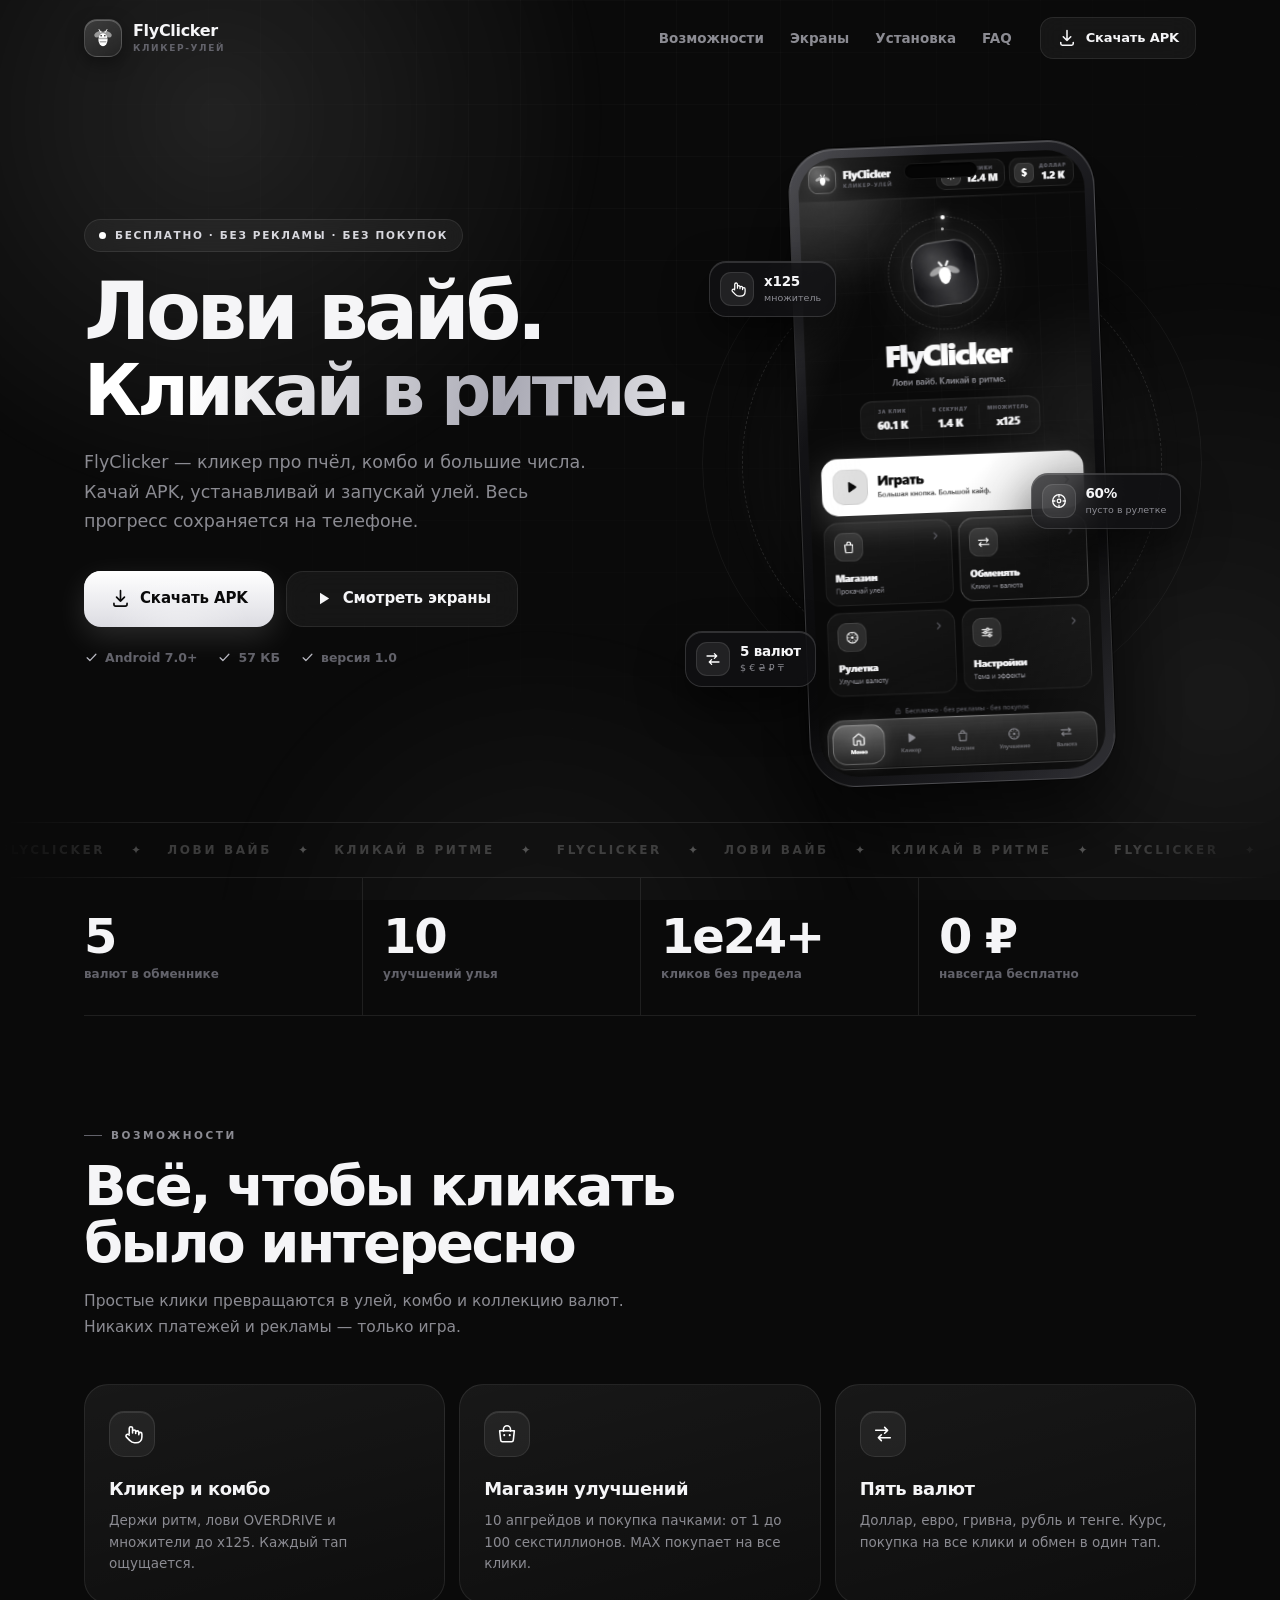
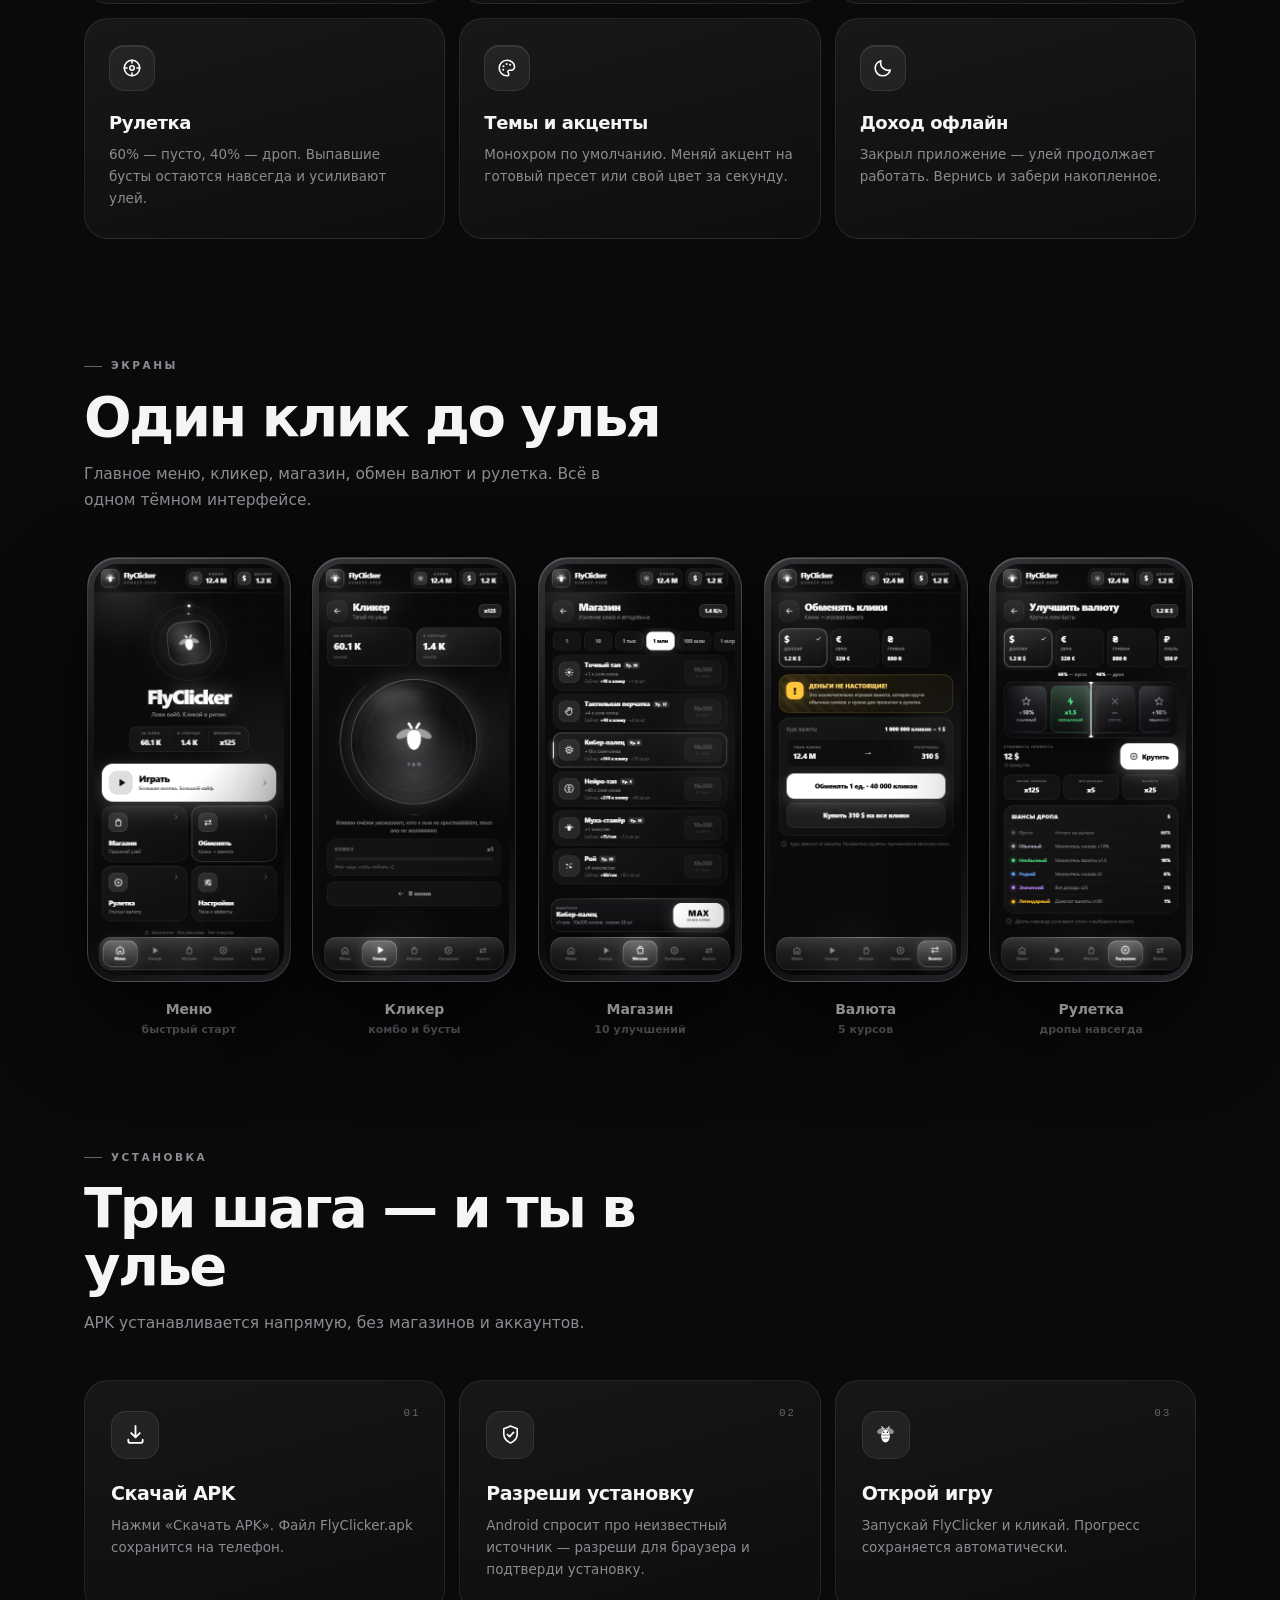
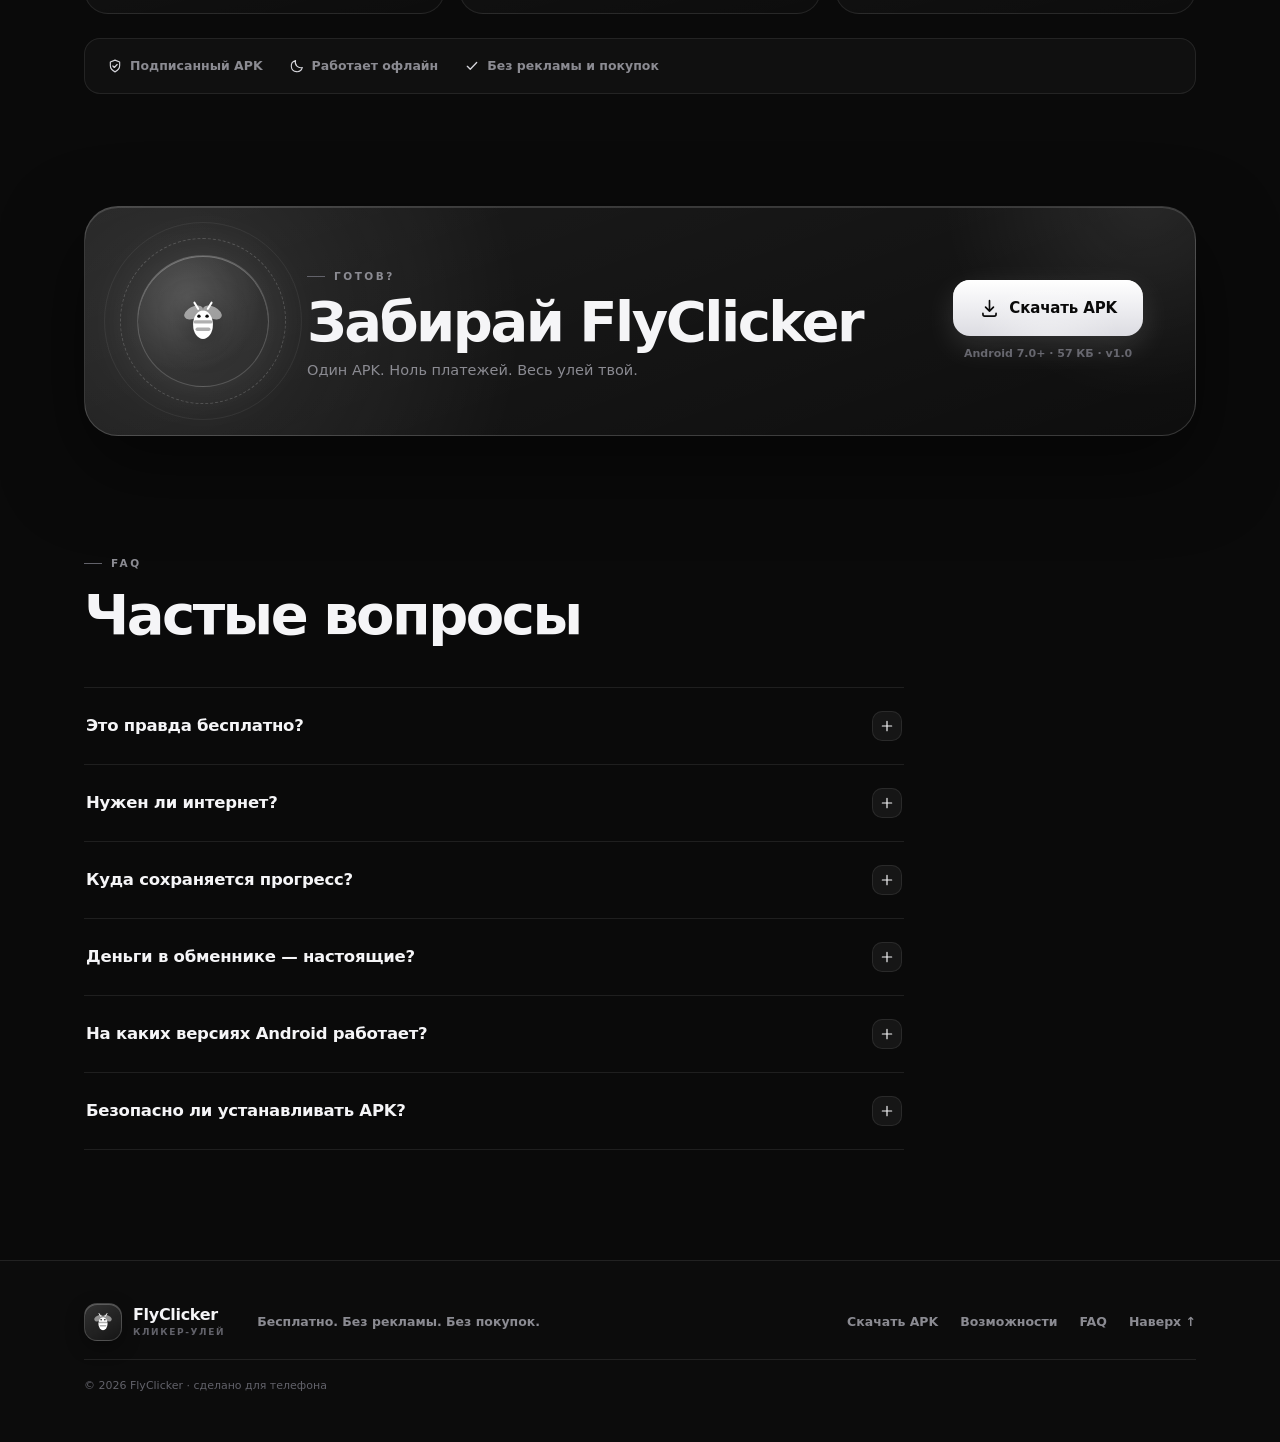
==== flyclicker/index.html @ 549255c1 "Add FlyClicker download site" ====
<!DOCTYPE html>
<html lang="ru">
<head>
<meta charset="utf-8">
<meta name="viewport" content="width=device-width, initial-scale=1, viewport-fit=cover">
<title>FlyClicker — бесплатный кликер для Android</title>
<meta name="description" content="FlyClicker — бесплатный кликер про пчёл, комбо и большие числа. Скачай APK для Android. Без рекламы, без покупок, без интернета.">
<meta name="theme-color" content="#0A0A0A">
<meta property="og:title" content="FlyClicker — бесплатный кликер для Android">
<meta property="og:description" content="Лови вайб. Кликай в ритме. Бесплатный APK без рекламы и покупок.">
<meta property="og:type" content="website">
<meta property="og:url" content="https://killuaclicker.github.io/SiteKesaa/flyclicker/">
<meta property="og:image" content="https://killuaclicker.github.io/SiteKesaa/flyclicker/screens/home.png">
<link rel="canonical" href="https://killuaclicker.github.io/SiteKesaa/flyclicker/">
<link rel="icon" href="favicon.svg" type="image/svg+xml">
<link rel="stylesheet" href="style.css">
</head>
<body id="top">

<svg class="sprite" aria-hidden="true">
  <symbol id="i-bee" viewBox="0 0 64 64">
    <ellipse cx="20.5" cy="21.5" rx="12.5" ry="7.2" transform="rotate(-27 20.5 21.5)" fill="currentColor" opacity=".5"/>
    <ellipse cx="43.5" cy="21.5" rx="12.5" ry="7.2" transform="rotate(27 43.5 21.5)" fill="currentColor" opacity=".5"/>
    <path d="M26 17 L21.5 9.5 M38 17 L42.5 9.5" stroke="currentColor" stroke-width="2.6" stroke-linecap="round"/>
    <ellipse cx="32" cy="36.5" rx="12.2" ry="17.5" fill="currentColor"/>
    <rect x="20.5" y="31" width="23" height="4.2" rx="2.1" fill="#0A0A0A" opacity=".32"/>
    <rect x="22.8" y="40" width="18.4" height="4.2" rx="2.1" fill="#0A0A0A" opacity=".32"/>
    <circle cx="27" cy="26" r="2.1" fill="#0A0A0A"/>
    <circle cx="37" cy="26" r="2.1" fill="#0A0A0A"/>
  </symbol>
  <symbol id="i-download" viewBox="0 0 24 24">
    <path d="M12 3v12m0 0 4.5-4.5M12 15l-4.5-4.5" fill="none" stroke="currentColor" stroke-width="1.9" stroke-linecap="round" stroke-linejoin="round"/>
    <path d="M4.5 17.5v1.2a2 2 0 0 0 2 2h11a2 2 0 0 0 2-2v-1.2" fill="none" stroke="currentColor" stroke-width="1.9" stroke-linecap="round"/>
  </symbol>
  <symbol id="i-arrow" viewBox="0 0 24 24">
    <path d="M5 12h14m0 0-5.2-5.2M19 12l-5.2 5.2" fill="none" stroke="currentColor" stroke-width="1.9" stroke-linecap="round" stroke-linejoin="round"/>
  </symbol>
  <symbol id="i-play" viewBox="0 0 24 24">
    <path d="M8 5.5v13l10.5-6.5L8 5.5Z" fill="currentColor"/>
  </symbol>
  <symbol id="i-tap" viewBox="0 0 24 24">
    <path d="M9 11.5V5.8a1.8 1.8 0 1 1 3.6 0v5.1m0-1.6a1.7 1.7 0 0 1 3.4 0v2.2m0-1.2a1.7 1.7 0 0 1 3.4 0v2.4m0-.8a1.7 1.7 0 0 1 3.4 0v3.4c0 3.7-2.7 6.3-6.5 6.3h-1.6c-2.2 0-3.6-.8-5-2.4L6 15.4a1.8 1.8 0 0 1 2.5-2.6L9 13.2" fill="none" stroke="currentColor" stroke-width="1.7" stroke-linecap="round" stroke-linejoin="round"/>
  </symbol>
  <symbol id="i-shop" viewBox="0 0 24 24">
    <path d="M4 8.5h16l-1.1 10.2a2 2 0 0 1-2 1.8H7.1a2 2 0 0 1-2-1.8L4 8.5Z" fill="none" stroke="currentColor" stroke-width="1.7" stroke-linejoin="round"/>
    <path d="M8.2 9V6.8a3.8 3.8 0 0 1 7.6 0V9" fill="none" stroke="currentColor" stroke-width="1.7" stroke-linecap="round"/>
    <path d="M9 13.2v.2M15 13.2v.2" stroke="currentColor" stroke-width="2.2" stroke-linecap="round"/>
  </symbol>
  <symbol id="i-exchange" viewBox="0 0 24 24">
    <path d="M4 8h13m0 0-3.2-3.2M17 8l-3.2 3.2M20 16H7m0 0 3.2-3.2M7 16l3.2 3.2" fill="none" stroke="currentColor" stroke-width="1.7" stroke-linecap="round" stroke-linejoin="round"/>
  </symbol>
  <symbol id="i-wheel" viewBox="0 0 24 24">
    <circle cx="12" cy="12" r="8.4" fill="none" stroke="currentColor" stroke-width="1.7"/>
    <circle cx="12" cy="12" r="2.4" fill="none" stroke="currentColor" stroke-width="1.7"/>
    <path d="M12 3.6v3M12 17.4v3M3.6 12h3M17.4 12h3" stroke="currentColor" stroke-width="1.7" stroke-linecap="round"/>
  </symbol>
  <symbol id="i-palette" viewBox="0 0 24 24">
    <path d="M12 3.5a8.5 8.5 0 1 0 0 17c1.4 0 2-.9 2-1.8 0-1.2-1.1-1.6-1.1-2.7 0-.9.7-1.6 1.8-1.6h1.7a3.8 3.8 0 0 0 3.8-3.8c0-3.9-3.7-7.1-8.2-7.1Z" fill="none" stroke="currentColor" stroke-width="1.7"/>
    <circle cx="8.2" cy="10" r="1.1" fill="currentColor"/>
    <circle cx="11.6" cy="7.6" r="1.1" fill="currentColor"/>
    <circle cx="15.4" cy="8.4" r="1.1" fill="currentColor"/>
    <circle cx="7.8" cy="14" r="1.1" fill="currentColor"/>
  </symbol>
  <symbol id="i-moon" viewBox="0 0 24 24">
    <path d="M20 14.2A8.2 8.2 0 0 1 9.8 4a8.4 8.4 0 1 0 10.2 10.2Z" fill="none" stroke="currentColor" stroke-width="1.7" stroke-linejoin="round"/>
  </symbol>
  <symbol id="i-shield" viewBox="0 0 24 24">
    <path d="M12 3.2 19 6v5.4c0 4.2-2.8 7.4-7 9.4-4.2-2-7-5.2-7-9.4V6l7-2.8Z" fill="none" stroke="currentColor" stroke-width="1.7" stroke-linejoin="round"/>
    <path d="m8.8 12 2.2 2.2 4.2-4.4" fill="none" stroke="currentColor" stroke-width="1.8" stroke-linecap="round" stroke-linejoin="round"/>
  </symbol>
  <symbol id="i-plus" viewBox="0 0 24 24">
    <path d="M12 5v14M5 12h14" stroke="currentColor" stroke-width="1.8" stroke-linecap="round"/>
  </symbol>
  <symbol id="i-check" viewBox="0 0 24 24">
    <path d="m5 12.5 4.4 4.4L19 6.8" fill="none" stroke="currentColor" stroke-width="2" stroke-linecap="round" stroke-linejoin="round"/>
  </symbol>
</svg>

<div class="ambient" aria-hidden="true">
  <span class="blob blob-a"></span>
  <span class="blob blob-b"></span>
  <span class="blob blob-c"></span>
  <span class="grid"></span>
</div>

<header class="nav" id="nav">
  <div class="nav-inner">
    <a class="brand" href="#top" aria-label="FlyClicker — наверх">
      <span class="brand-icon"><svg><use href="#i-bee"/></svg></span>
      <span class="brand-text">FlyClicker<small>кликер-улей</small></span>
    </a>
    <nav class="nav-links" aria-label="Разделы">
      <a href="#features">Возможности</a>
      <a href="#screens">Экраны</a>
      <a href="#install">Установка</a>
      <a href="#faq">FAQ</a>
    </nav>
    <a class="btn btn-small btn-ghost nav-dl" href="FlyClicker.apk" download>
      <svg class="ico"><use href="#i-download"/></svg>
      <span>Скачать APK</span>
    </a>
  </div>
</header>

<main>
  <section class="hero" aria-labelledby="hero-title">
    <div class="hero-inner">
      <div class="hero-copy">
        <span class="badge reveal">
          <span class="dot"></span>
          Бесплатно · без рекламы · без покупок
        </span>
        <h1 id="hero-title" class="reveal">
          Лови вайб.<br>
          <span class="shine">Кликай в ритме.</span>
        </h1>
        <p class="lead reveal">
          FlyClicker — кликер про пчёл, комбо и большие числа. Качай APK,
          устанавливай и запускай улей. Весь прогресс сохраняется на телефоне.
        </p>
        <div class="hero-actions reveal">
          <a class="btn btn-primary btn-lg" href="FlyClicker.apk" download id="heroDownload">
            <svg class="ico"><use href="#i-download"/></svg>
            <span>Скачать APK</span>
            <span class="btn-glow" aria-hidden="true"></span>
          </a>
          <a class="btn btn-ghost btn-lg" href="#screens">
            <svg class="ico"><use href="#i-play"/></svg>
            <span>Смотреть экраны</span>
          </a>
        </div>
        <div class="hero-meta reveal">
          <span><svg class="ico"><use href="#i-check"/></svg> Android 7.0+</span>
          <span><svg class="ico"><use href="#i-check"/></svg> 57 КБ</span>
          <span><svg class="ico"><use href="#i-check"/></svg> версия 1.0</span>
        </div>
      </div>

      <div class="hero-visual reveal">
        <div class="orbit orbit-1" aria-hidden="true"></div>
        <div class="orbit orbit-2" aria-hidden="true"></div>
        <div class="hero-glow" aria-hidden="true"></div>

        <div class="phone hero-phone" id="heroPhone">
          <div class="phone-notch" aria-hidden="true"></div>
          <div class="phone-screen">
            <img src="screens/home.png" width="390" height="844" alt="Главный экран FlyClicker" fetchpriority="high">
          </div>
          <span class="phone-shine" aria-hidden="true"></span>
        </div>

        <div class="float-card fc-1" aria-hidden="true">
          <span class="fc-ico"><svg><use href="#i-tap"/></svg></span>
          <span class="fc-text"><b>x125</b><small>множитель</small></span>
        </div>
        <div class="float-card fc-2" aria-hidden="true">
          <span class="fc-ico"><svg><use href="#i-wheel"/></svg></span>
          <span class="fc-text"><b>60%</b><small>пусто в рулетке</small></span>
        </div>
        <div class="float-card fc-3" aria-hidden="true">
          <span class="fc-ico"><svg><use href="#i-exchange"/></svg></span>
          <span class="fc-text"><b>5 валют</b><small>$ € ₴ ₽ ₸</small></span>
        </div>
      </div>
    </div>

    <div class="marquee" aria-hidden="true">
      <div class="marquee-track">
        <span>FlyClicker</span><i>✦</i><span>лови вайб</span><i>✦</i><span>кликай в ритме</span><i>✦</i><span>FlyClicker</span><i>✦</i><span>лови вайб</span><i>✦</i><span>кликай в ритме</span><i>✦</i>
        <span>FlyClicker</span><i>✦</i><span>лови вайб</span><i>✦</i><span>кликай в ритме</span><i>✦</i><span>FlyClicker</span><i>✦</i><span>лови вайб</span><i>✦</i><span>кликай в ритме</span><i>✦</i>
      </div>
    </div>
  </section>

  <section class="stats" aria-label="Коротко о игре">
    <div class="stats-inner">
      <div class="stat reveal"><b>5</b><span>валют в обменнике</span></div>
      <div class="stat reveal"><b>10</b><span>улучшений улья</span></div>
      <div class="stat reveal"><b>1e24+</b><span>кликов без предела</span></div>
      <div class="stat reveal"><b>0 ₽</b><span>навсегда бесплатно</span></div>
    </div>
  </section>

  <section class="section features" id="features">
    <div class="section-head reveal">
      <span class="eyebrow">Возможности</span>
      <h2>Всё, чтобы кликать<br>было интересно</h2>
      <p>Простые клики превращаются в улей, комбо и коллекцию валют. Никаких платежей и рекламы — только игра.</p>
    </div>

    <div class="feature-grid">
      <article class="feature reveal">
        <span class="feature-ico"><svg><use href="#i-tap"/></svg></span>
        <h3>Кликер и комбо</h3>
        <p>Держи ритм, лови OVERDRIVE и множители до x125. Каждый тап ощущается.</p>
      </article>
      <article class="feature reveal">
        <span class="feature-ico"><svg><use href="#i-shop"/></svg></span>
        <h3>Магазин улучшений</h3>
        <p>10 апгрейдов и покупка пачками: от 1 до 100 секстиллионов. MAX покупает на все клики.</p>
      </article>
      <article class="feature reveal">
        <span class="feature-ico"><svg><use href="#i-exchange"/></svg></span>
        <h3>Пять валют</h3>
        <p>Доллар, евро, гривна, рубль и тенге. Курс, покупка на все клики и обмен в один тап.</p>
      </article>
      <article class="feature reveal">
        <span class="feature-ico"><svg><use href="#i-wheel"/></svg></span>
        <h3>Рулетка</h3>
        <p>60% — пусто, 40% — дроп. Выпавшие бусты остаются навсегда и усиливают улей.</p>
      </article>
      <article class="feature reveal">
        <span class="feature-ico"><svg><use href="#i-palette"/></svg></span>
        <h3>Темы и акценты</h3>
        <p>Монохром по умолчанию. Меняй акцент на готовый пресет или свой цвет за секунду.</p>
      </article>
      <article class="feature reveal">
        <span class="feature-ico"><svg><use href="#i-moon"/></svg></span>
        <h3>Доход офлайн</h3>
        <p>Закрыл приложение — улей продолжает работать. Вернись и забери накопленное.</p>
      </article>
    </div>
  </section>

  <section class="section screens" id="screens">
    <div class="section-head reveal">
      <span class="eyebrow">Экраны</span>
      <h2>Один клик до улья</h2>
      <p>Главное меню, кликер, магазин, обмен валют и рулетка. Всё в одном тёмном интерфейсе.</p>
    </div>

    <div class="screen-rail">
      <figure class="shot reveal">
        <div class="phone phone-sm">
          <div class="phone-screen"><img src="screens/home.png" width="390" height="844" alt="Главное меню FlyClicker" loading="lazy"></div>
        </div>
        <figcaption><b>Меню</b><span>быстрый старт</span></figcaption>
      </figure>
      <figure class="shot reveal">
        <div class="phone phone-sm">
          <div class="phone-screen"><img src="screens/play.png" width="390" height="844" alt="Экран кликера FlyClicker" loading="lazy"></div>
        </div>
        <figcaption><b>Кликер</b><span>комбо и бусты</span></figcaption>
      </figure>
      <figure class="shot reveal">
        <div class="phone phone-sm">
          <div class="phone-screen"><img src="screens/shop.png" width="390" height="844" alt="Магазин улучшений FlyClicker" loading="lazy"></div>
        </div>
        <figcaption><b>Магазин</b><span>10 улучшений</span></figcaption>
      </figure>
      <figure class="shot reveal">
        <div class="phone phone-sm">
          <div class="phone-screen"><img src="screens/exchange.png" width="390" height="844" alt="Обмен валют FlyClicker" loading="lazy"></div>
        </div>
        <figcaption><b>Валюта</b><span>5 курсов</span></figcaption>
      </figure>
      <figure class="shot reveal">
        <div class="phone phone-sm">
          <div class="phone-screen"><img src="screens/roulette.png" width="390" height="844" alt="Рулетка FlyClicker" loading="lazy"></div>
        </div>
        <figcaption><b>Рулетка</b><span>дропы навсегда</span></figcaption>
      </figure>
    </div>
    <p class="rail-hint">Листай вбок, чтобы увидеть все экраны →</p>
  </section>

  <section class="section install" id="install">
    <div class="section-head reveal">
      <span class="eyebrow">Установка</span>
      <h2>Три шага — и ты в улье</h2>
      <p>APK устанавливается напрямую, без магазинов и аккаунтов.</p>
    </div>

    <div class="steps">
      <article class="step reveal">
        <span class="step-num">01</span>
        <span class="step-ico"><svg><use href="#i-download"/></svg></span>
        <h3>Скачай APK</h3>
        <p>Нажми «Скачать APK». Файл FlyClicker.apk сохранится на телефон.</p>
      </article>
      <article class="step reveal">
        <span class="step-num">02</span>
        <span class="step-ico"><svg><use href="#i-shield"/></svg></span>
        <h3>Разреши установку</h3>
        <p>Android спросит про неизвестный источник — разреши для браузера и подтверди установку.</p>
      </article>
      <article class="step reveal">
        <span class="step-num">03</span>
        <span class="step-ico"><svg><use href="#i-bee"/></svg></span>
        <h3>Открой игру</h3>
        <p>Запускай FlyClicker и кликай. Прогресс сохраняется автоматически.</p>
      </article>
    </div>

    <div class="trust reveal">
      <span><svg class="ico"><use href="#i-shield"/></svg> Подписанный APK</span>
      <span><svg class="ico"><use href="#i-moon"/></svg> Работает офлайн</span>
      <span><svg class="ico"><use href="#i-check"/></svg> Без рекламы и покупок</span>
    </div>
  </section>

  <section class="section download" id="download">
    <div class="download-card reveal">
      <div class="download-orb" aria-hidden="true">
        <span class="orb-ring"></span>
        <span class="orb-ring orb-ring-2"></span>
        <svg class="orb-bee"><use href="#i-bee"/></svg>
      </div>
      <div class="download-copy">
        <span class="eyebrow">Готов?</span>
        <h2>Забирай FlyClicker</h2>
        <p>Один APK. Ноль платежей. Весь улей твой.</p>
      </div>
      <div class="download-action">
        <a class="btn btn-primary btn-lg" href="FlyClicker.apk" download>
          <svg class="ico"><use href="#i-download"/></svg>
          <span>Скачать APK</span>
          <span class="btn-glow" aria-hidden="true"></span>
        </a>
        <span class="download-meta">Android 7.0+ · 57 КБ · v1.0</span>
      </div>
    </div>
  </section>

  <section class="section faq" id="faq">
    <div class="section-head reveal">
      <span class="eyebrow">FAQ</span>
      <h2>Частые вопросы</h2>
    </div>

    <div class="faq-list">
      <div class="faq-item reveal">
        <button class="faq-q" type="button" aria-expanded="false">
          <span>Это правда бесплатно?</span>
          <span class="faq-plus"><svg><use href="#i-plus"/></svg></span>
        </button>
        <div class="faq-a"><p>Да. В FlyClicker нет покупок, рекламы и подписок. Скачай APK и играй сколько хочешь.</p></div>
      </div>
      <div class="faq-item reveal">
        <button class="faq-q" type="button" aria-expanded="false">
          <span>Нужен ли интернет?</span>
          <span class="faq-plus"><svg><use href="#i-plus"/></svg></span>
        </button>
        <div class="faq-a"><p>Нет. Игра полностью работает офлайн: все файлы уже внутри APK.</p></div>
      </div>
      <div class="faq-item reveal">
        <button class="faq-q" type="button" aria-expanded="false">
          <span>Куда сохраняется прогресс?</span>
          <span class="faq-plus"><svg><use href="#i-plus"/></svg></span>
        </button>
        <div class="faq-a"><p>На твоём устройстве. Клики, улучшения, валюты и настройки сохраняются автоматически и переживают перезапуск приложения.</p></div>
      </div>
      <div class="faq-item reveal">
        <button class="faq-q" type="button" aria-expanded="false">
          <span>Деньги в обменнике — настоящие?</span>
          <span class="faq-plus"><svg><use href="#i-plus"/></svg></span>
        </button>
        <div class="faq-a"><p>Нет. Это игровая валюта внутри кликера. Она нужна для рулетки и не имеет отношения к реальным деньгам.</p></div>
      </div>
      <div class="faq-item reveal">
        <button class="faq-q" type="button" aria-expanded="false">
          <span>На каких версиях Android работает?</span>
          <span class="faq-plus"><svg><use href="#i-plus"/></svg></span>
        </button>
        <div class="faq-a"><p>На Android 7.0 и новее. Приложение занимает меньше мегабайта и не требует мощного телефона.</p></div>
      </div>
      <div class="faq-item reveal">
        <button class="faq-q" type="button" aria-expanded="false">
          <span>Безопасно ли устанавливать APK?</span>
          <span class="faq-plus"><svg><use href="#i-plus"/></svg></span>
        </button>
        <div class="faq-a"><p>Файл подписан и собран специально для FlyClicker. Установка APK из браузера — стандартная процедура Android: система попросит разрешение для неизвестного источника.</p></div>
      </div>
    </div>
  </section>
</main>

<footer class="footer">
  <div class="footer-inner">
    <a class="brand" href="#top">
      <span class="brand-icon"><svg><use href="#i-bee"/></svg></span>
      <span class="brand-text">FlyClicker<small>кликер-улей</small></span>
    </a>
    <p class="footer-note">Бесплатно. Без рекламы. Без покупок.</p>
    <div class="footer-links">
      <a href="FlyClicker.apk" download>Скачать APK</a>
      <a href="#features">Возможности</a>
      <a href="#faq">FAQ</a>
      <a href="#top">Наверх ↑</a>
    </div>
    <p class="footer-copy">© 2026 FlyClicker · сделано для телефона</p>
  </div>
</footer>

<script src="script.js"></script>
</body>
</html>
---- flyclicker/style.css ----
/* ============================================================
   FlyClicker — landing
   ============================================================ */
:root {
  --bg: #0A0A0A;
  --bg-2: #0d0d0f;
  --text: #F5F5F7;
  --muted: #8B8B92;
  --muted-2: #62626A;
  --accent: #FFFFFF;
  --accent-rgb: 255, 255, 255;
  --accent-ink: #0A0A0A;
  --card: rgba(255, 255, 255, .045);
  --card-2: rgba(255, 255, 255, .022);
  --border: rgba(255, 255, 255, .085);
  --border-strong: rgba(255, 255, 255, .17);
  --max: 1160px;
  --radius: 24px;
  --font: "Inter", "SF Pro Display", "Segoe UI", system-ui, -apple-system, Roboto, "Helvetica Neue", Arial, sans-serif;
  --mono: "SFMono-Regular", "Cascadia Code", "Consolas", monospace;
  --spring: cubic-bezier(.34, 1.56, .64, 1);
  --ease-out: cubic-bezier(.22, 1, .36, 1);
}

* { box-sizing: border-box; -webkit-tap-highlight-color: transparent; }

html {
  background: var(--bg);
  scroll-behavior: smooth;
  overflow-x: hidden;
  -webkit-text-size-adjust: 100%;
}

body {
  margin: 0;
  color: var(--text);
  font-family: var(--font);
  font-size: 15px;
  line-height: 1.5;
  background: var(--bg);
  overflow-x: hidden;
  -webkit-font-smoothing: antialiased;
}

body::after {
  content: "";
  position: fixed;
  inset: 0;
  z-index: 1;
  pointer-events: none;
  background-image:
    linear-gradient(rgba(255, 255, 255, .022) 1px, transparent 1px),
    linear-gradient(90deg, rgba(255, 255, 255, .022) 1px, transparent 1px);
  background-size: 52px 52px;
  -webkit-mask-image: radial-gradient(circle at 50% 18%, #000 0%, transparent 74%);
  mask-image: radial-gradient(circle at 50% 18%, #000 0%, transparent 74%);
}

::selection { background: rgba(255, 255, 255, .22); color: #fff; }

h1, h2, h3, p, figure { margin: 0; }
b, strong { font-weight: 800; }
img { max-width: 100%; }
svg { display: block; }
a { color: inherit; text-decoration: none; }
button { font: inherit; color: inherit; background: none; border: 0; padding: 0; cursor: pointer; }
button:focus-visible, a:focus-visible {
  outline: 2px solid #fff;
  outline-offset: 3px;
  border-radius: 8px;
}

.sprite { position: absolute; width: 0; height: 0; overflow: hidden; }
.ico { width: 20px; height: 20px; flex: 0 0 auto; }

/* ---------- ambient ---------- */
.ambient {
  position: fixed;
  inset: 0;
  z-index: 0;
  overflow: hidden;
  pointer-events: none;
}

.blob {
  position: absolute;
  border-radius: 50%;
  filter: blur(10px);
  opacity: .9;
  will-change: transform;
}

.blob-a {
  width: 70vw; height: 70vw;
  top: -26vw; left: -18vw;
  background: radial-gradient(circle, rgba(255, 255, 255, .11) 0%, transparent 64%);
  animation: blobDrift 21s ease-in-out infinite alternate;
}

.blob-b {
  width: 78vw; height: 78vw;
  right: -34vw; top: 22vh;
  background: radial-gradient(circle, rgba(255, 255, 255, .07) 0%, transparent 64%);
  animation: blobDrift 27s ease-in-out infinite alternate-reverse;
}

.blob-c {
  width: 60vw; height: 60vw;
  left: 12vw; bottom: -34vw;
  background: radial-gradient(circle, rgba(255, 255, 255, .055) 0%, transparent 66%);
  animation: blobDrift 24s ease-in-out infinite alternate;
}

@keyframes blobDrift {
  0% { transform: translate3d(0, 0, 0) scale(1); }
  50% { transform: translate3d(4vw, 3vh, 0) scale(1.08); }
  100% { transform: translate3d(-3vw, 5vh, 0) scale(.96); }
}

/* ---------- nav ---------- */
.nav {
  position: fixed;
  inset: 0 0 auto;
  z-index: 60;
  transition: background .35s ease, border-color .35s ease, backdrop-filter .35s ease;
  border-bottom: 1px solid transparent;
}

.nav.scrolled {
  background: rgba(10, 10, 10, .72);
  border-bottom-color: var(--border);
  -webkit-backdrop-filter: blur(20px) saturate(150%);
  backdrop-filter: blur(20px) saturate(150%);
}

.nav-inner {
  max-width: var(--max);
  margin: 0 auto;
  height: 76px;
  padding: 0 24px;
  display: flex;
  align-items: center;
  gap: 28px;
}

.brand {
  display: inline-flex;
  align-items: center;
  gap: 11px;
  flex: 0 0 auto;
}

.brand-icon {
  width: 38px;
  height: 38px;
  display: grid;
  place-items: center;
  border-radius: 13px;
  background: linear-gradient(150deg, rgba(255, 255, 255, .16), rgba(255, 255, 255, .04));
  border: 1px solid var(--border-strong);
  box-shadow: inset 0 1px 0 rgba(255, 255, 255, .22), 0 6px 18px rgba(0, 0, 0, .4);
}

.brand-icon svg { width: 24px; height: 24px; color: #fff; }

.brand-text {
  display: flex;
  flex-direction: column;
  font-weight: 800;
  font-size: 16px;
  letter-spacing: -.02em;
  line-height: 1.1;
}

.brand-text small {
  font-size: 9px;
  font-weight: 600;
  letter-spacing: .18em;
  text-transform: uppercase;
  color: var(--muted-2);
  margin-top: 4px;
}

.nav-links {
  display: flex;
  align-items: center;
  gap: 26px;
  margin-left: auto;
  font-size: 13.5px;
  font-weight: 600;
  color: var(--muted);
}

.nav-links a { transition: color .2s ease; }
.nav-links a:hover { color: #fff; }

/* ---------- buttons ---------- */
.btn {
  position: relative;
  display: inline-flex;
  align-items: center;
  justify-content: center;
  gap: 9px;
  height: 48px;
  padding: 0 20px;
  border-radius: 15px;
  font-size: 14px;
  font-weight: 750;
  letter-spacing: -.01em;
  white-space: nowrap;
  overflow: hidden;
  transition: transform .3s var(--spring), box-shadow .3s ease, background .25s ease, border-color .25s ease;
  isolation: isolate;
}

.btn:active { transform: scale(.97); }

.btn-primary {
  color: var(--accent-ink);
  background: linear-gradient(180deg, #fff, #dcdce2);
  box-shadow: 0 10px 30px rgba(255, 255, 255, .13), inset 0 1px 0 rgba(255, 255, 255, .9);
}

.btn-primary:hover {
  transform: translateY(-2px);
  box-shadow: 0 16px 40px rgba(255, 255, 255, .2), inset 0 1px 0 #fff;
}

.btn-primary::after {
  content: "";
  position: absolute;
  inset: -40% -20%;
  z-index: -1;
  background: linear-gradient(115deg, transparent 32%, rgba(255, 255, 255, .85) 48%, transparent 62%);
  transform: translateX(-110%);
  opacity: .5;
  transition: transform .7s var(--ease-out);
}

.btn-primary:hover::after { transform: translateX(110%); }

.btn-ghost {
  color: var(--text);
  background: rgba(255, 255, 255, .05);
  border: 1px solid var(--border);
  -webkit-backdrop-filter: blur(14px);
  backdrop-filter: blur(14px);
}

.btn-ghost:hover {
  transform: translateY(-2px);
  background: rgba(255, 255, 255, .085);
  border-color: var(--border-strong);
}

.btn-small { height: 42px; padding: 0 16px; border-radius: 13px; font-size: 13px; }
.btn-lg { height: 56px; padding: 0 26px; border-radius: 17px; font-size: 15px; }
.btn-lg .ico { width: 21px; height: 21px; }

.btn-glow {
  position: absolute;
  inset: 0;
  z-index: -1;
  background: radial-gradient(circle at 50% 120%, rgba(255, 255, 255, .8), transparent 62%);
  opacity: .5;
}

/* ---------- hero ---------- */
.hero {
  position: relative;
  z-index: 2;
  padding-top: 138px;
}

.hero-inner {
  max-width: var(--max);
  margin: 0 auto;
  padding: 0 24px;
  display: grid;
  grid-template-columns: 1.04fr .96fr;
  gap: 40px;
  align-items: center;
  min-height: 650px;
}

.hero-copy { position: relative; z-index: 3; padding-bottom: 40px; }

.badge {
  display: inline-flex;
  align-items: center;
  gap: 9px;
  padding: 8px 14px;
  border-radius: 999px;
  background: rgba(255, 255, 255, .05);
  border: 1px solid var(--border);
  font-size: 10.5px;
  font-weight: 700;
  letter-spacing: .16em;
  text-transform: uppercase;
  color: #d8d8de;
  -webkit-backdrop-filter: blur(12px);
  backdrop-filter: blur(12px);
}

.dot {
  width: 7px;
  height: 7px;
  border-radius: 50%;
  background: #fff;
  box-shadow: 0 0 0 0 rgba(255, 255, 255, .6);
  animation: dotPulse 2.4s ease-out infinite;
}

@keyframes dotPulse {
  0% { box-shadow: 0 0 0 0 rgba(255, 255, 255, .5); }
  60% { box-shadow: 0 0 0 7px rgba(255, 255, 255, 0); }
  100% { box-shadow: 0 0 0 0 rgba(255, 255, 255, 0); }
}

h1 {
  margin: 22px 0 22px;
  font-size: clamp(48px, 6.8vw, 80px);
  line-height: .95;
  letter-spacing: -.055em;
  font-weight: 900;
}

.shine {
  display: inline-block;
  font-size: .88em;
  white-space: nowrap;
  background: linear-gradient(100deg, #fff 8%, #a9a9b4 32%, #fff 52%, #8f8f9a 74%, #fff 94%);
  background-size: 220% 100%;
  -webkit-background-clip: text;
  background-clip: text;
  color: transparent;
  animation: sheen 9s linear infinite;
}

@keyframes sheen {
  0% { background-position: 0% 0; }
  100% { background-position: 220% 0; }
}

.lead {
  max-width: 520px;
  color: var(--muted);
  font-size: clamp(15px, 1.5vw, 17.5px);
  line-height: 1.68;
}

.hero-actions {
  display: flex;
  flex-wrap: wrap;
  gap: 12px;
  margin-top: 34px;
}

.hero-meta {
  display: flex;
  flex-wrap: wrap;
  gap: 8px 20px;
  margin-top: 22px;
  color: var(--muted-2);
  font-size: 12.5px;
  font-weight: 600;
}

.hero-meta span { display: inline-flex; align-items: center; gap: 6px; }
.hero-meta .ico { width: 15px; height: 15px; color: #b9b9c2; }

/* ---------- hero visual ---------- */
.hero-visual {
  position: relative;
  display: grid;
  place-items: center;
  min-height: 640px;
}

.hero-glow {
  position: absolute;
  width: 480px;
  height: 480px;
  border-radius: 50%;
  background: radial-gradient(circle, rgba(255, 255, 255, .13) 0%, rgba(255, 255, 255, .04) 38%, transparent 68%);
  filter: blur(8px);
  animation: glowBreathe 6s ease-in-out infinite;
}

@keyframes glowBreathe {
  0%, 100% { transform: scale(1); opacity: .85; }
  50% { transform: scale(1.08); opacity: 1; }
}

.orbit {
  position: absolute;
  border-radius: 50%;
  border: 1px dashed rgba(255, 255, 255, .13);
  pointer-events: none;
}

.orbit-1 {
  width: 420px;
  height: 420px;
  animation: orbitSpin 60s linear infinite;
}

.orbit-2 {
  width: 500px;
  height: 500px;
  border-style: solid;
  border-color: rgba(255, 255, 255, .05);
  animation: orbitSpin 90s linear infinite reverse;
}

@keyframes orbitSpin {
  to { transform: rotate(360deg); }
}

.phone {
  position: relative;
  width: 306px;
  padding: 9px;
  border-radius: 46px;
  background: linear-gradient(150deg, #333338 0%, #131316 34%, #0a0a0b 70%, #26262b 100%);
  border: 1px solid rgba(255, 255, 255, .16);
  box-shadow:
    0 40px 90px rgba(0, 0, 0, .72),
    0 0 0 1px rgba(0, 0, 0, .6),
    inset 0 1px 0 rgba(255, 255, 255, .2);
  will-change: transform;
}

.hero-phone {
  transform: rotate(-2.2deg);
  transition: transform .5s var(--ease-out), box-shadow .5s ease;
}

.hero-phone:hover {
  transform: rotate(0deg) translateY(-6px);
  box-shadow: 0 52px 110px rgba(0, 0, 0, .8), 0 0 60px rgba(255, 255, 255, .06), inset 0 1px 0 rgba(255, 255, 255, .22);
}

.phone-screen {
  position: relative;
  border-radius: 38px;
  overflow: hidden;
  background: #0A0A0A;
  box-shadow: inset 0 0 0 1px rgba(255, 255, 255, .07);
}

.phone-screen img {
  display: block;
  width: 100%;
  height: auto;
}

.phone-notch {
  position: absolute;
  top: 17px;
  left: 50%;
  z-index: 4;
  width: 74px;
  height: 16px;
  margin-left: -37px;
  border-radius: 999px;
  background: #050505;
  border: 1px solid rgba(255, 255, 255, .07);
  box-shadow: inset 0 1px 2px rgba(0, 0, 0, .9);
  pointer-events: none;
}

.phone-shine {
  position: absolute;
  inset: 0;
  z-index: 3;
  border-radius: 46px;
  pointer-events: none;
  background: linear-gradient(115deg, rgba(255, 255, 255, .14) 0%, transparent 24%, transparent 72%, rgba(255, 255, 255, .05) 100%);
  mix-blend-mode: screen;
}

.float-card {
  position: absolute;
  z-index: 5;
  display: flex;
  align-items: center;
  gap: 10px;
  padding: 10px 14px 10px 10px;
  border-radius: 17px;
  background: rgba(18, 18, 21, .72);
  border: 1px solid rgba(255, 255, 255, .14);
  box-shadow: 0 18px 44px rgba(0, 0, 0, .55), inset 0 1px 0 rgba(255, 255, 255, .14);
  -webkit-backdrop-filter: blur(18px) saturate(150%);
  backdrop-filter: blur(18px) saturate(150%);
  animation: floaty 6s ease-in-out infinite;
}

.fc-ico {
  width: 34px;
  height: 34px;
  display: grid;
  place-items: center;
  border-radius: 11px;
  background: rgba(255, 255, 255, .08);
  border: 1px solid rgba(255, 255, 255, .1);
}

.fc-ico svg { width: 18px; height: 18px; color: #fff; }

.fc-text { display: flex; flex-direction: column; line-height: 1.15; }
.fc-text b { font-size: 13.5px; letter-spacing: -.02em; }
.fc-text small { font-size: 9.5px; color: var(--muted); margin-top: 3px; }

.fc-1 { top: 118px; left: -18px; animation-delay: -.8s; }
.fc-2 { top: 330px; right: -4px; animation-delay: -2.4s; }
.fc-3 { bottom: 96px; left: -42px; animation-delay: -4s; }

@keyframes floaty {
  0%, 100% { transform: translateY(0); }
  50% { transform: translateY(-9px); }
}

/* ---------- marquee ---------- */
.marquee {
  position: relative;
  z-index: 2;
  margin-top: 34px;
  padding: 18px 0;
  border-top: 1px solid var(--border);
  border-bottom: 1px solid var(--border);
  overflow: hidden;
  -webkit-mask-image: linear-gradient(90deg, transparent, #000 12%, #000 88%, transparent);
  mask-image: linear-gradient(90deg, transparent, #000 12%, #000 88%, transparent);
}

.marquee-track {
  display: flex;
  align-items: center;
  gap: 26px;
  width: max-content;
  animation: marquee 34s linear infinite;
}

.marquee-track span {
  font-size: 12px;
  font-weight: 800;
  letter-spacing: .22em;
  text-transform: uppercase;
  color: rgba(255, 255, 255, .2);
}

.marquee-track i {
  font-style: normal;
  color: rgba(255, 255, 255, .28);
  font-size: 12px;
}

@keyframes marquee {
  to { transform: translateX(-50%); }
}

/* ---------- stats ---------- */
.stats {
  position: relative;
  z-index: 2;
  max-width: var(--max);
  margin: 0 auto;
  padding: 0 24px;
}

.stats-inner {
  display: grid;
  grid-template-columns: repeat(4, 1fr);
  border-bottom: 1px solid var(--border);
}

.stat {
  padding: 34px 20px 32px;
  border-left: 1px solid var(--border);
  display: flex;
  flex-direction: column;
  gap: 5px;
}

.stat:first-child { border-left: 0; padding-left: 0; }

.stat b {
  font-size: clamp(32px, 4vw, 48px);
  line-height: 1;
  letter-spacing: -.045em;
  font-weight: 900;
}

.stat span {
  font-size: 12px;
  color: var(--muted-2);
  font-weight: 600;
}

/* ---------- sections ---------- */
.section {
  position: relative;
  z-index: 2;
  max-width: var(--max);
  margin: 0 auto;
  padding: 104px 24px 0;
}

.section-head {
  max-width: 660px;
  margin-bottom: 44px;
}

.eyebrow {
  display: inline-flex;
  align-items: center;
  gap: 9px;
  font-size: 10.5px;
  font-weight: 750;
  letter-spacing: .24em;
  text-transform: uppercase;
  color: var(--muted);
  margin-bottom: 14px;
}

.eyebrow::before {
  content: "";
  width: 18px;
  height: 1px;
  background: var(--muted-2);
}

.section-head h2,
.download-copy h2 {
  font-size: clamp(34px, 4.6vw, 56px);
  line-height: 1.02;
  letter-spacing: -.045em;
  font-weight: 900;
}

.section-head p {
  margin-top: 16px;
  color: var(--muted);
  font-size: 15.5px;
  line-height: 1.68;
  max-width: 560px;
}

/* ---------- features ---------- */
.feature-grid {
  display: grid;
  grid-template-columns: repeat(3, 1fr);
  gap: 14px;
}

.feature {
  position: relative;
  padding: 26px 24px 28px;
  border-radius: var(--radius);
  background: linear-gradient(165deg, rgba(255, 255, 255, .06), rgba(255, 255, 255, .018));
  border: 1px solid var(--border);
  overflow: hidden;
  transition: transform .4s var(--ease-out), border-color .3s ease, background .3s ease;
}

.feature::before {
  content: "";
  position: absolute;
  width: 220px;
  height: 220px;
  top: -120px;
  right: -90px;
  border-radius: 50%;
  background: radial-gradient(circle, rgba(255, 255, 255, .12), transparent 66%);
  opacity: 0;
  transition: opacity .4s ease;
  pointer-events: none;
}

.feature:hover {
  transform: translateY(-4px);
  border-color: var(--border-strong);
  background: linear-gradient(165deg, rgba(255, 255, 255, .08), rgba(255, 255, 255, .025));
}

.feature:hover::before { opacity: 1; }

.feature-ico {
  width: 46px;
  height: 46px;
  display: grid;
  place-items: center;
  border-radius: 15px;
  background: rgba(255, 255, 255, .06);
  border: 1px solid var(--border);
  box-shadow: inset 0 1px 0 rgba(255, 255, 255, .1);
}

.feature-ico svg { width: 22px; height: 22px; color: #fff; }

.feature h3 {
  margin: 18px 0 8px;
  font-size: 18px;
  letter-spacing: -.025em;
  font-weight: 800;
}

.feature p {
  color: var(--muted);
  font-size: 13.5px;
  line-height: 1.62;
}

/* ---------- screens ---------- */
.screens { padding-top: 112px; }

.screen-rail {
  display: grid;
  grid-template-columns: repeat(5, 1fr);
  gap: 16px;
  align-items: start;
}

.shot { min-width: 0; }

.phone-sm {
  width: 100%;
  max-width: 204px;
  margin: 0 auto;
  padding: 6px;
  border-radius: 30px;
  transition: transform .45s var(--ease-out), box-shadow .45s ease;
}

.phone-sm:hover {
  transform: translateY(-6px) scale(1.015);
  box-shadow: 0 34px 70px rgba(0, 0, 0, .7), 0 0 0 1px rgba(0, 0, 0, .6), inset 0 1px 0 rgba(255, 255, 255, .22);
}

.phone-sm .phone-screen { border-radius: 24px; }
.phone-sm .phone-notch { display: none; }

.shot figcaption {
  display: flex;
  flex-direction: column;
  align-items: center;
  gap: 2px;
  margin-top: 16px;
  text-align: center;
}

.shot figcaption b { font-size: 14px; letter-spacing: -.01em; }
.shot figcaption span { font-size: 11px; color: var(--muted-2); font-weight: 600; }

.rail-hint {
  display: none;
  margin-top: 20px;
  text-align: center;
  color: var(--muted-2);
  font-size: 11.5px;
  font-weight: 600;
}

/* ---------- install ---------- */
.steps {
  display: grid;
  grid-template-columns: repeat(3, 1fr);
  gap: 14px;
}

.step {
  position: relative;
  padding: 30px 26px 32px;
  border-radius: var(--radius);
  background: linear-gradient(165deg, rgba(255, 255, 255, .055), rgba(255, 255, 255, .015));
  border: 1px solid var(--border);
  overflow: hidden;
  transition: transform .4s var(--ease-out), border-color .3s ease;
}

.step:hover { transform: translateY(-4px); border-color: var(--border-strong); }

.step-num {
  position: absolute;
  top: 24px;
  right: 24px;
  font-family: var(--mono);
  font-size: 11px;
  letter-spacing: .16em;
  color: var(--muted-2);
}

.step-ico {
  width: 48px;
  height: 48px;
  display: grid;
  place-items: center;
  border-radius: 15px;
  background: rgba(255, 255, 255, .06);
  border: 1px solid var(--border);
}

.step-ico svg { width: 23px; height: 23px; color: #fff; }

.step h3 { margin: 20px 0 8px; font-size: 19px; letter-spacing: -.025em; }
.step p { color: var(--muted); font-size: 13.5px; line-height: 1.62; }

.trust {
  display: flex;
  flex-wrap: wrap;
  gap: 10px 26px;
  margin-top: 24px;
  padding: 18px 22px;
  border-radius: 16px;
  background: rgba(255, 255, 255, .028);
  border: 1px solid var(--border);
  color: var(--muted);
  font-size: 12.5px;
  font-weight: 600;
}

.trust span { display: inline-flex; align-items: center; gap: 7px; }
.trust .ico { width: 16px; height: 16px; color: #d5d5db; }

/* ---------- download ---------- */
.download { padding-top: 112px; }

.download-card {
  position: relative;
  display: grid;
  grid-template-columns: auto 1fr auto;
  align-items: center;
  gap: 38px;
  padding: 48px 52px;
  border-radius: 34px;
  background:
    radial-gradient(circle at 8% 50%, rgba(255, 255, 255, .1), transparent 34%),
    linear-gradient(160deg, rgba(255, 255, 255, .075), rgba(255, 255, 255, .02));
  border: 1px solid var(--border-strong);
  box-shadow: 0 30px 80px rgba(0, 0, 0, .5), inset 0 1px 0 rgba(255, 255, 255, .14);
  overflow: hidden;
}

.download-card::after {
  content: "";
  position: absolute;
  width: 420px;
  height: 420px;
  right: -160px;
  top: -220px;
  border-radius: 50%;
  background: radial-gradient(circle, rgba(255, 255, 255, .09), transparent 68%);
  pointer-events: none;
}

.download-orb {
  position: relative;
  width: 132px;
  height: 132px;
  display: grid;
  place-items: center;
  border-radius: 50%;
  background: radial-gradient(circle at 38% 32%, rgba(255, 255, 255, .2), rgba(255, 255, 255, .04) 62%);
  border: 1px solid rgba(255, 255, 255, .18);
  box-shadow: 0 0 60px rgba(255, 255, 255, .12), inset 0 1px 0 rgba(255, 255, 255, .28);
}

.orb-ring {
  position: absolute;
  inset: -18px;
  border-radius: 50%;
  border: 1px dashed rgba(255, 255, 255, .18);
  animation: orbitSpin 26s linear infinite;
}

.orb-ring-2 { inset: -34px; border-style: solid; border-color: rgba(255, 255, 255, .06); animation-duration: 40s; animation-direction: reverse; }

.orb-bee { width: 52px; height: 52px; color: #fff; filter: drop-shadow(0 4px 14px rgba(0, 0, 0, .5)); }

.download-copy { position: relative; z-index: 2; }
.download-copy .eyebrow { margin-bottom: 8px; }
.download-copy p { margin-top: 10px; color: var(--muted); font-size: 14.5px; }

.download-action {
  position: relative;
  z-index: 2;
  display: flex;
  flex-direction: column;
  align-items: center;
  gap: 10px;
}

.download-meta { font-size: 11px; color: var(--muted-2); font-weight: 600; }

/* ---------- faq ---------- */
.faq { padding-top: 112px; }
.faq-list { max-width: 820px; }

.faq-item { border-bottom: 1px solid var(--border); }
.faq-item:first-child { border-top: 1px solid var(--border); }

.faq-q {
  width: 100%;
  display: flex;
  align-items: center;
  justify-content: space-between;
  gap: 20px;
  padding: 23px 2px;
  text-align: left;
  font-size: 16.5px;
  font-weight: 700;
  letter-spacing: -.015em;
  transition: color .2s ease;
}

.faq-q:hover { color: #fff; }

.faq-plus {
  width: 30px;
  height: 30px;
  flex: 0 0 auto;
  display: grid;
  place-items: center;
  border-radius: 10px;
  background: rgba(255, 255, 255, .05);
  border: 1px solid var(--border);
  transition: transform .35s var(--spring), background .25s ease;
}

.faq-plus svg { width: 16px; height: 16px; }

.faq-item.open .faq-plus {
  transform: rotate(45deg);
  background: #fff;
  color: #0A0A0A;
  border-color: #fff;
}

.faq-a {
  max-height: 0;
  overflow: hidden;
  transition: max-height .42s var(--ease-out);
}

.faq-a p {
  padding: 0 46px 24px 2px;
  color: var(--muted);
  font-size: 14.5px;
  line-height: 1.7;
  max-width: 700px;
}

/* ---------- footer ---------- */
.footer {
  position: relative;
  z-index: 2;
  margin-top: 110px;
  border-top: 1px solid var(--border);
  background: rgba(255, 255, 255, .012);
}

.footer-inner {
  max-width: var(--max);
  margin: 0 auto;
  padding: 42px 24px 48px;
  display: flex;
  flex-wrap: wrap;
  align-items: center;
  gap: 18px 32px;
}

.footer-note { color: var(--muted); font-size: 12.5px; font-weight: 600; }

.footer-links {
  display: flex;
  flex-wrap: wrap;
  gap: 8px 22px;
  margin-left: auto;
  color: var(--muted);
  font-size: 12.5px;
  font-weight: 600;
}

.footer-links a { transition: color .2s ease; }
.footer-links a:hover { color: #fff; }

.footer-copy {
  width: 100%;
  padding-top: 18px;
  border-top: 1px solid var(--border);
  color: var(--muted-2);
  font-size: 11px;
}

/* ---------- reveal ---------- */
.reveal {
  opacity: 0;
  transform: translateY(26px);
  transition: opacity .85s var(--ease-out), transform .85s var(--ease-out);
}

.reveal.in { opacity: 1; transform: none; }

.feature-grid .reveal:nth-child(2),
.steps .reveal:nth-child(2),
.screen-rail .reveal:nth-child(2) { transition-delay: .08s; }

.feature-grid .reveal:nth-child(3),
.steps .reveal:nth-child(3),
.screen-rail .reveal:nth-child(3) { transition-delay: .16s; }

.feature-grid .reveal:nth-child(4),
.screen-rail .reveal:nth-child(4) { transition-delay: .24s; }

.feature-grid .reveal:nth-child(5),
.screen-rail .reveal:nth-child(5) { transition-delay: .32s; }

.feature-grid .reveal:nth-child(6) { transition-delay: .4s; }

/* ---------- responsive ---------- */
@media (max-width: 1020px) {
  .nav-links { gap: 18px; }
  .hero-inner { gap: 16px; }
  .hero-visual { min-height: 600px; }
  .fc-1 { left: -6px; }
  .fc-2 { right: 0; }
  .fc-3 { left: -14px; }
  .feature-grid { grid-template-columns: repeat(2, 1fr); }
  .screen-rail { gap: 12px; }
}

@media (max-width: 860px) {
  .nav-links { display: none; }
  .nav-inner { height: 66px; gap: 16px; }
  .nav-dl { margin-left: auto; }
  .hero { padding-top: 112px; }
  .hero-inner {
    grid-template-columns: 1fr;
    min-height: 0;
    gap: 26px;
    text-align: center;
  }
  .hero-copy { padding-bottom: 0; }
  .badge { margin: 0 auto; }
  h1 { margin-top: 20px; }
  .lead { margin: 0 auto; }
  .hero-actions, .hero-meta { justify-content: center; }
  .hero-visual { min-height: 600px; margin-top: 6px; }
  .hero-phone { transform: rotate(-1.2deg); }
  .fc-1 { left: 4%; top: 110px; }
  .fc-2 { right: 2%; top: 330px; }
  .fc-3 { left: 3%; bottom: 84px; }
  .stats-inner { grid-template-columns: repeat(2, 1fr); }
  .stat:nth-child(3) { border-left: 0; padding-left: 0; }
  .stat:nth-child(-n+2) { border-bottom: 1px solid var(--border); }
  .screen-rail {
    display: flex;
    gap: 16px;
    overflow-x: auto;
    scroll-snap-type: x mandatory;
    padding: 4px 4px 16px;
    margin: 0 -24px;
    padding-left: 24px;
    padding-right: 24px;
    scrollbar-width: thin;
    scrollbar-color: rgba(255, 255, 255, .18) transparent;
  }
  .screen-rail::-webkit-scrollbar { height: 5px; }
  .screen-rail::-webkit-scrollbar-thumb { background: rgba(255, 255, 255, .18); border-radius: 99px; }
  .shot { flex: 0 0 64vw; scroll-snap-align: center; }
  .phone-sm { max-width: 100%; }
  .rail-hint { display: block; }
  .steps { grid-template-columns: 1fr; }
  .step { display: grid; grid-template-columns: auto 1fr; column-gap: 18px; padding: 24px; }
  .step-ico { grid-row: span 2; width: 52px; height: 52px; }
  .step h3 { margin: 0 0 4px; align-self: center; }
  .step p { grid-column: 2; }
  .step-num { top: 20px; right: 20px; }
  .download-card { grid-template-columns: 1fr; text-align: center; gap: 26px; padding: 40px 28px; }
  .download-orb { margin: 0 auto; }
  .download-copy .eyebrow { justify-content: center; }
  .download-action { align-items: center; }
  .footer-inner { flex-direction: column; align-items: flex-start; }
  .footer-links { margin-left: 0; }
}

@media (max-width: 640px) {
  body { font-size: 14px; }
  .nav-inner { padding: 0 18px; }
  .brand-text { font-size: 15px; }
  .brand-icon { width: 36px; height: 36px; }
  .nav-dl { height: 40px; padding: 0 12px; font-size: 12.5px; }
  .nav-dl .ico { width: 19px; height: 19px; }
  .hero { padding-top: 104px; }
  .hero-inner { padding: 0 18px; }
  h1 { font-size: clamp(44px, 13.5vw, 64px); }
  .lead { font-size: 14.5px; }
  .hero-actions { flex-direction: column; align-items: stretch; margin-top: 28px; }
  .hero-actions .btn { width: 100%; }
  .hero-meta { gap: 8px 14px; font-size: 11.5px; }
  .hero-visual { min-height: 560px; }
  .phone { width: min(286px, 78vw); border-radius: 42px; padding: 8px; }
  .phone-screen { border-radius: 35px; }
  .phone-shine { border-radius: 42px; }
  .hero-phone { transform: rotate(-1deg); }
  .hero-glow { width: min(380px, 82vw); height: min(380px, 82vw); }
  .orbit-1 { width: min(360px, 76vw); height: min(360px, 76vw); }
  .orbit-2 { width: min(470px, 88vw); height: min(470px, 88vw); }
  .float-card { padding: 8px 11px 8px 8px; border-radius: 14px; }
  .fc-ico { width: 30px; height: 30px; border-radius: 9px; }
  .fc-text b { font-size: 12px; }
  .fc-text small { font-size: 8.5px; }
  .fc-1 { top: 96px; left: -2px; }
  .fc-2 { top: 300px; right: -4px; }
  .fc-3 { bottom: 64px; left: 0; }
  .marquee { margin-top: 24px; }
  .stats { padding: 0 18px; }
  .stat { padding: 26px 14px 24px; }
  .stat b { font-size: 32px; }
  .stat span { font-size: 11px; }
  .section { padding: 76px 18px 0; }
  .section-head { margin-bottom: 32px; }
  .section-head p { font-size: 14px; }
  .feature-grid { grid-template-columns: 1fr; }
  .feature { padding: 22px 20px 24px; }
  .screen-rail { margin: 0 -18px; padding-left: 18px; padding-right: 18px; }
  .shot { flex-basis: 74vw; }
  .trust { padding: 16px 18px; gap: 9px 18px; font-size: 11.5px; }
  .download { padding-top: 84px; }
  .download-card { padding: 34px 22px; border-radius: 28px; }
  .download-orb { width: 110px; height: 110px; }
  .orb-bee { width: 44px; height: 44px; }
  .download-action .btn { width: 100%; }
  .faq { padding-top: 84px; }
  .faq-q { font-size: 15px; padding: 20px 0; }
  .faq-a p { font-size: 13.5px; padding-right: 24px; }
  .footer { margin-top: 84px; }
  .footer-inner { padding: 34px 18px 40px; }
}

@media (prefers-reduced-motion: reduce) {
  html { scroll-behavior: auto; }
  *, *::before, *::after {
    animation-duration: .01ms !important;
    animation-iteration-count: 1 !important;
    transition-duration: .01ms !important;
  }
  .reveal { opacity: 1; transform: none; }
}
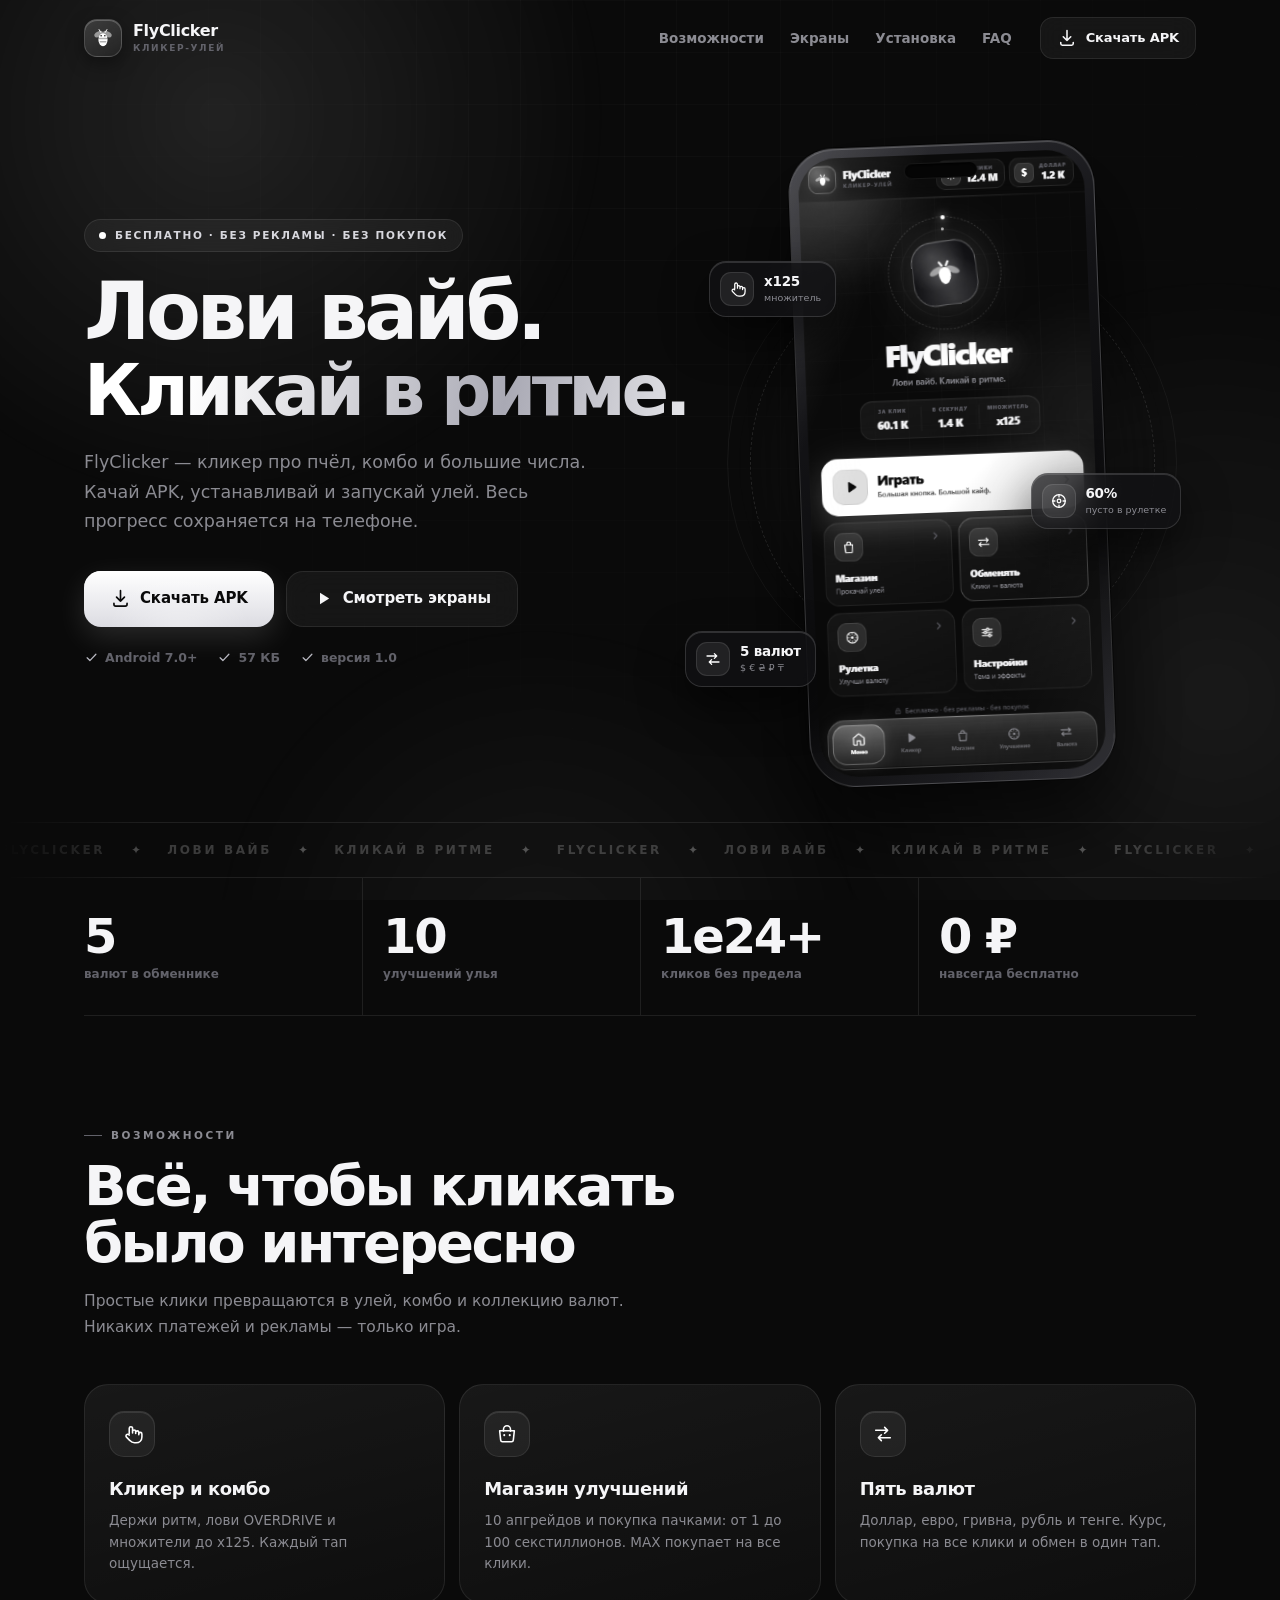
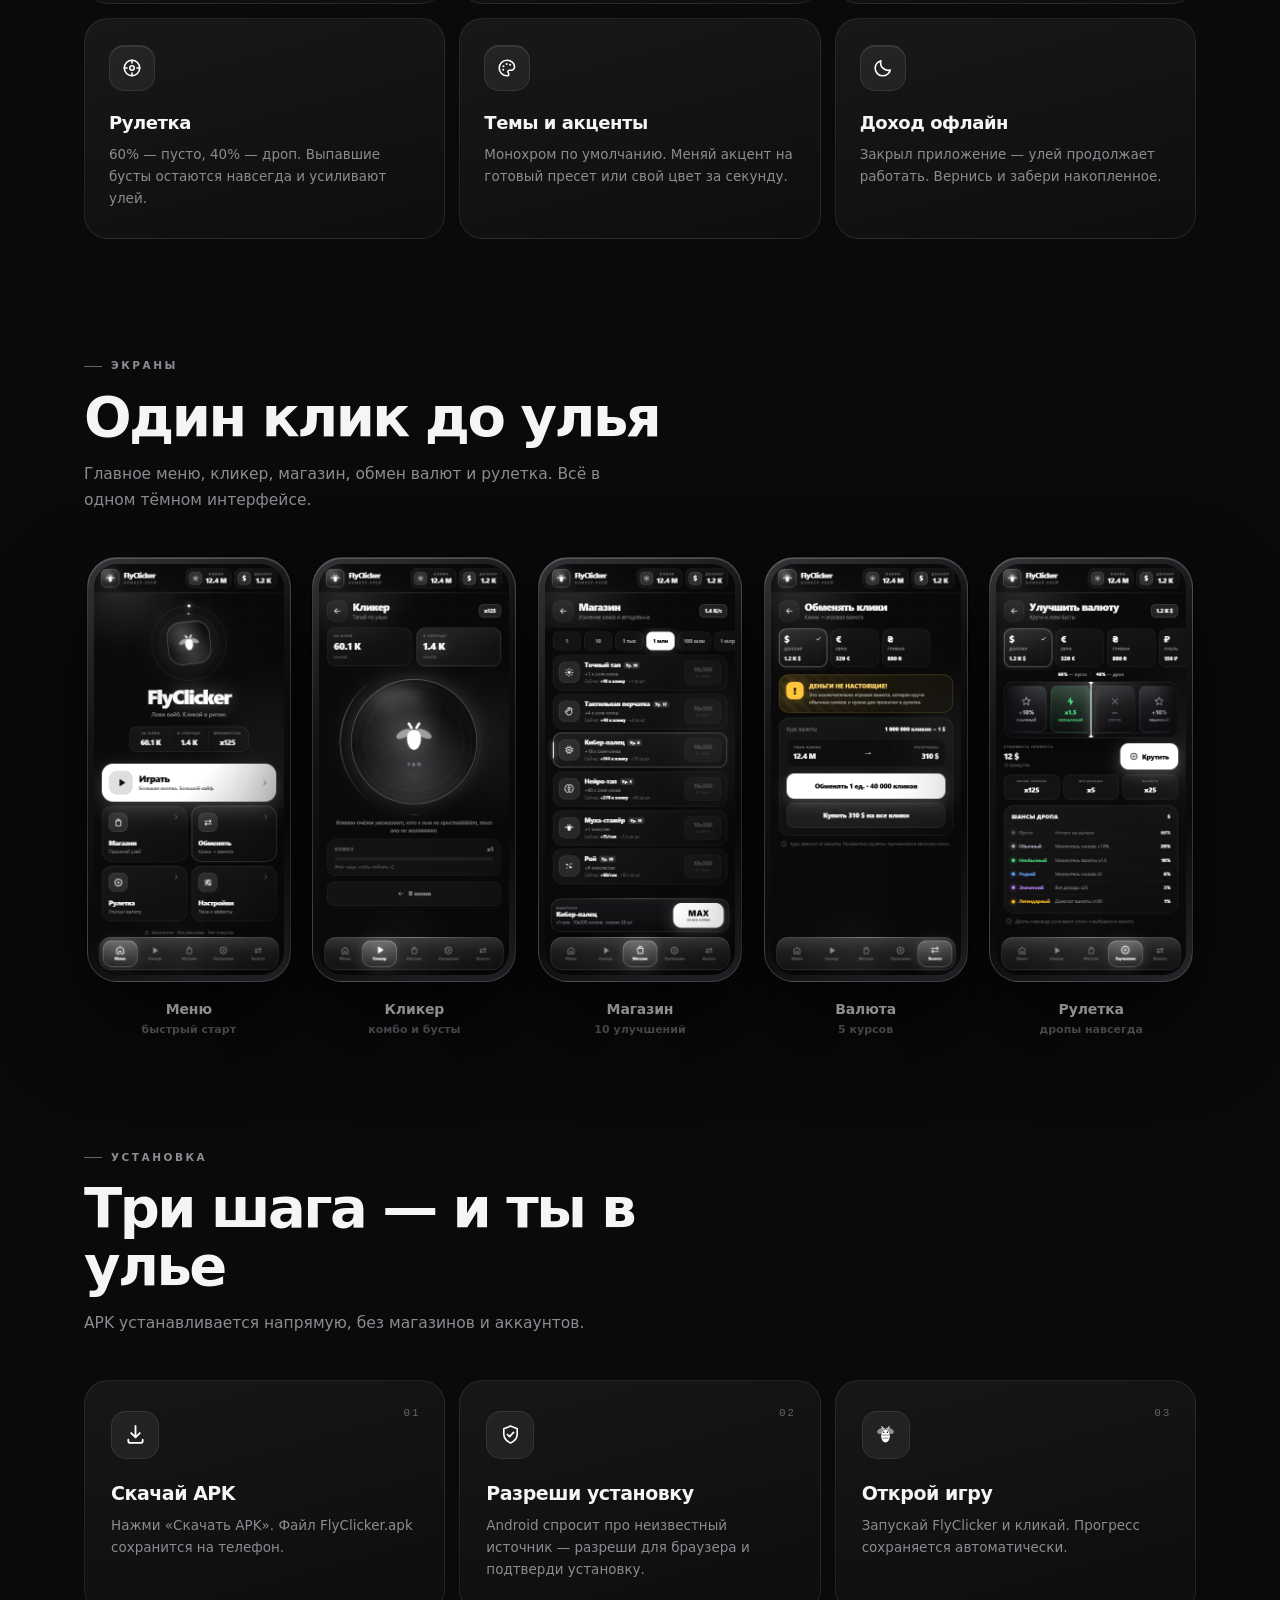
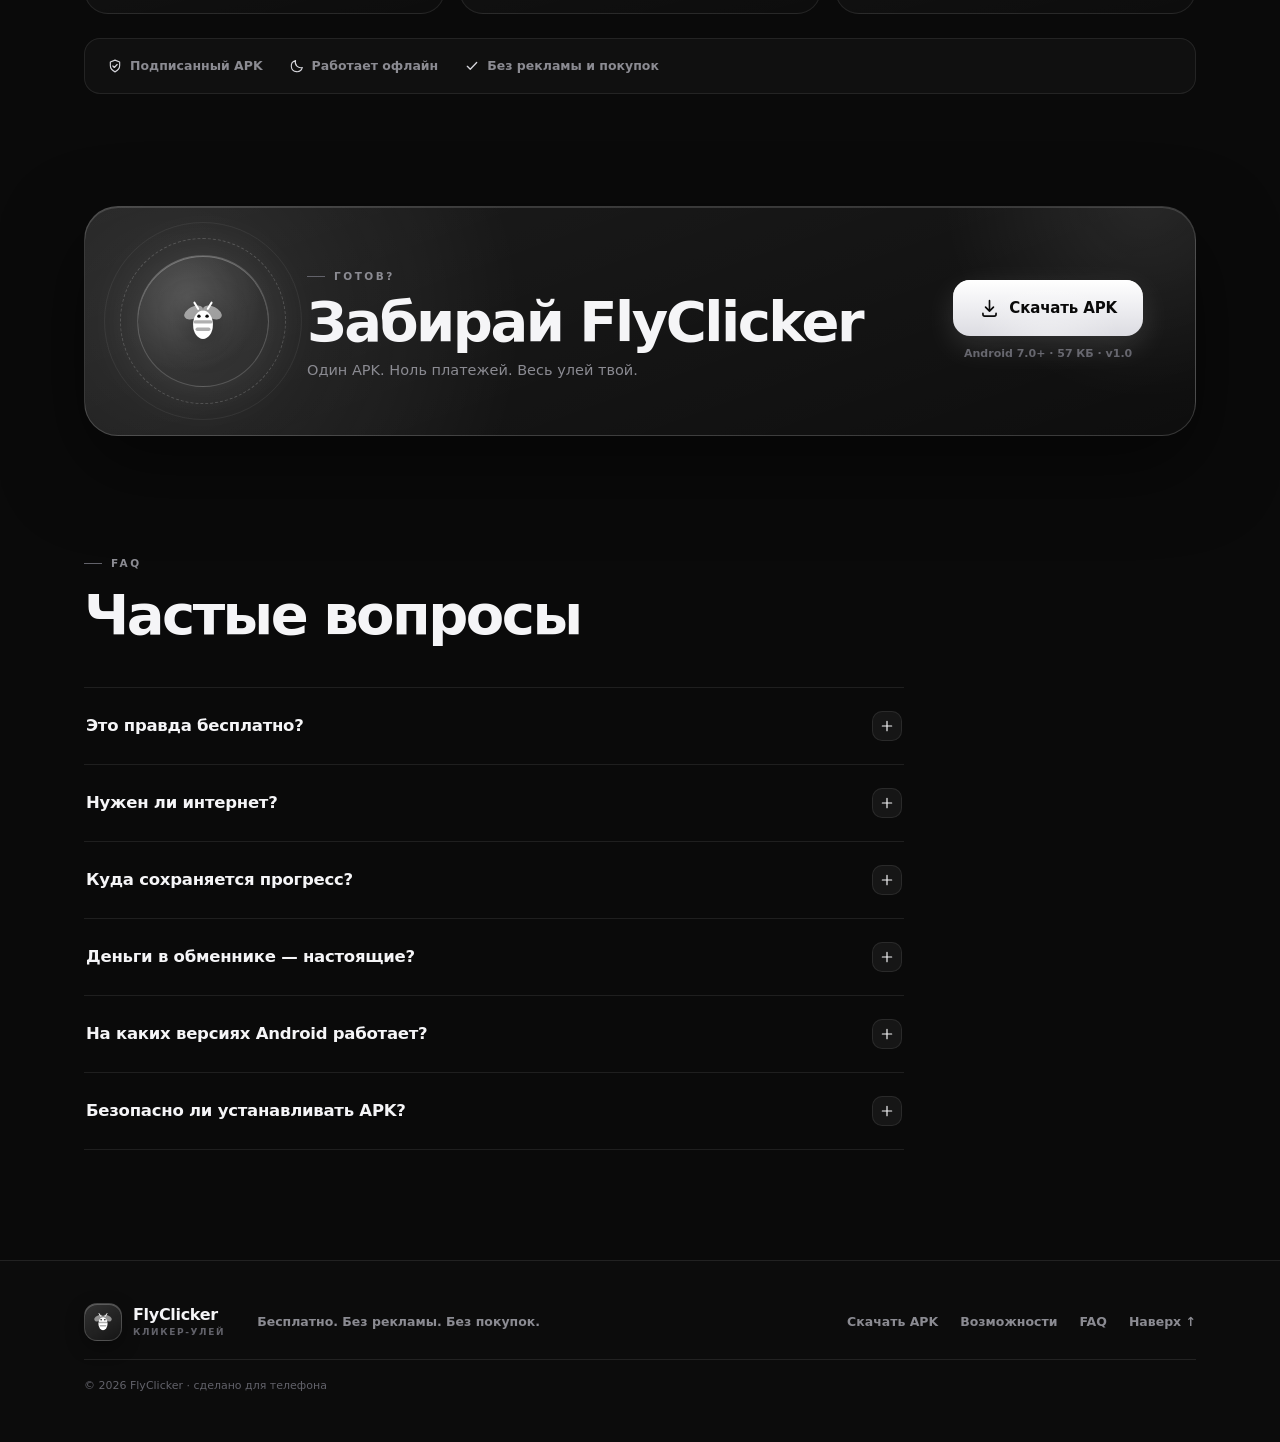
==== commit 8bd46ac7: "Polish FlyClicker landing responsiveness" ====
--- a/flyclicker/index.html
+++ b/flyclicker/index.html
@@ -6,6 +6,7 @@
 <title>FlyClicker — бесплатный кликер для Android</title>
 <meta name="description" content="FlyClicker — бесплатный кликер про пчёл, комбо и большие числа. Скачай APK для Android. Без рекламы, без покупок, без интернета.">
 <meta name="theme-color" content="#0A0A0A">
+<meta name="color-scheme" content="dark">
 <meta property="og:title" content="FlyClicker — бесплатный кликер для Android">
 <meta property="og:description" content="Лови вайб. Кликай в ритме. Бесплатный APK без рекламы и покупок.">
 <meta property="og:type" content="website">
@@ -14,6 +15,7 @@
 <link rel="canonical" href="https://killuaclicker.github.io/SiteKesaa/flyclicker/">
 <link rel="icon" href="favicon.svg" type="image/svg+xml">
 <link rel="stylesheet" href="style.css">
+<noscript><style>.reveal{opacity:1!important;transform:none!important}</style></noscript>
 </head>
 <body id="top">
 
--- a/flyclicker/style.css
+++ b/flyclicker/style.css
@@ -379,8 +379,8 @@
 
 .hero-glow {
   position: absolute;
-  width: 480px;
-  height: 480px;
+  width: min(480px, 100%);
+  aspect-ratio: 1;
   border-radius: 50%;
   background: radial-gradient(circle, rgba(255, 255, 255, .13) 0%, rgba(255, 255, 255, .04) 38%, transparent 68%);
   filter: blur(8px);
@@ -400,14 +400,14 @@
 }
 
 .orbit-1 {
-  width: 420px;
-  height: 420px;
+  width: min(420px, 90%);
+  aspect-ratio: 1;
   animation: orbitSpin 60s linear infinite;
 }
 
 .orbit-2 {
-  width: 500px;
-  height: 500px;
+  width: min(500px, 100%);
+  aspect-ratio: 1;
   border-style: solid;
   border-color: rgba(255, 255, 255, .05);
   animation: orbitSpin 90s linear infinite reverse;
@@ -1139,6 +1139,13 @@
   .footer-inner { padding: 34px 18px 40px; }
 }
 
+@media (max-width: 359px) {
+  h1 { font-size: 12.5vw; }
+  .nav-dl span { display: none; }
+  .nav-dl { width: 40px; padding: 0; }
+  .hero-meta { font-size: 10.5px; gap: 7px 10px; }
+}
+
 @media (prefers-reduced-motion: reduce) {
   html { scroll-behavior: auto; }
   *, *::before, *::after {
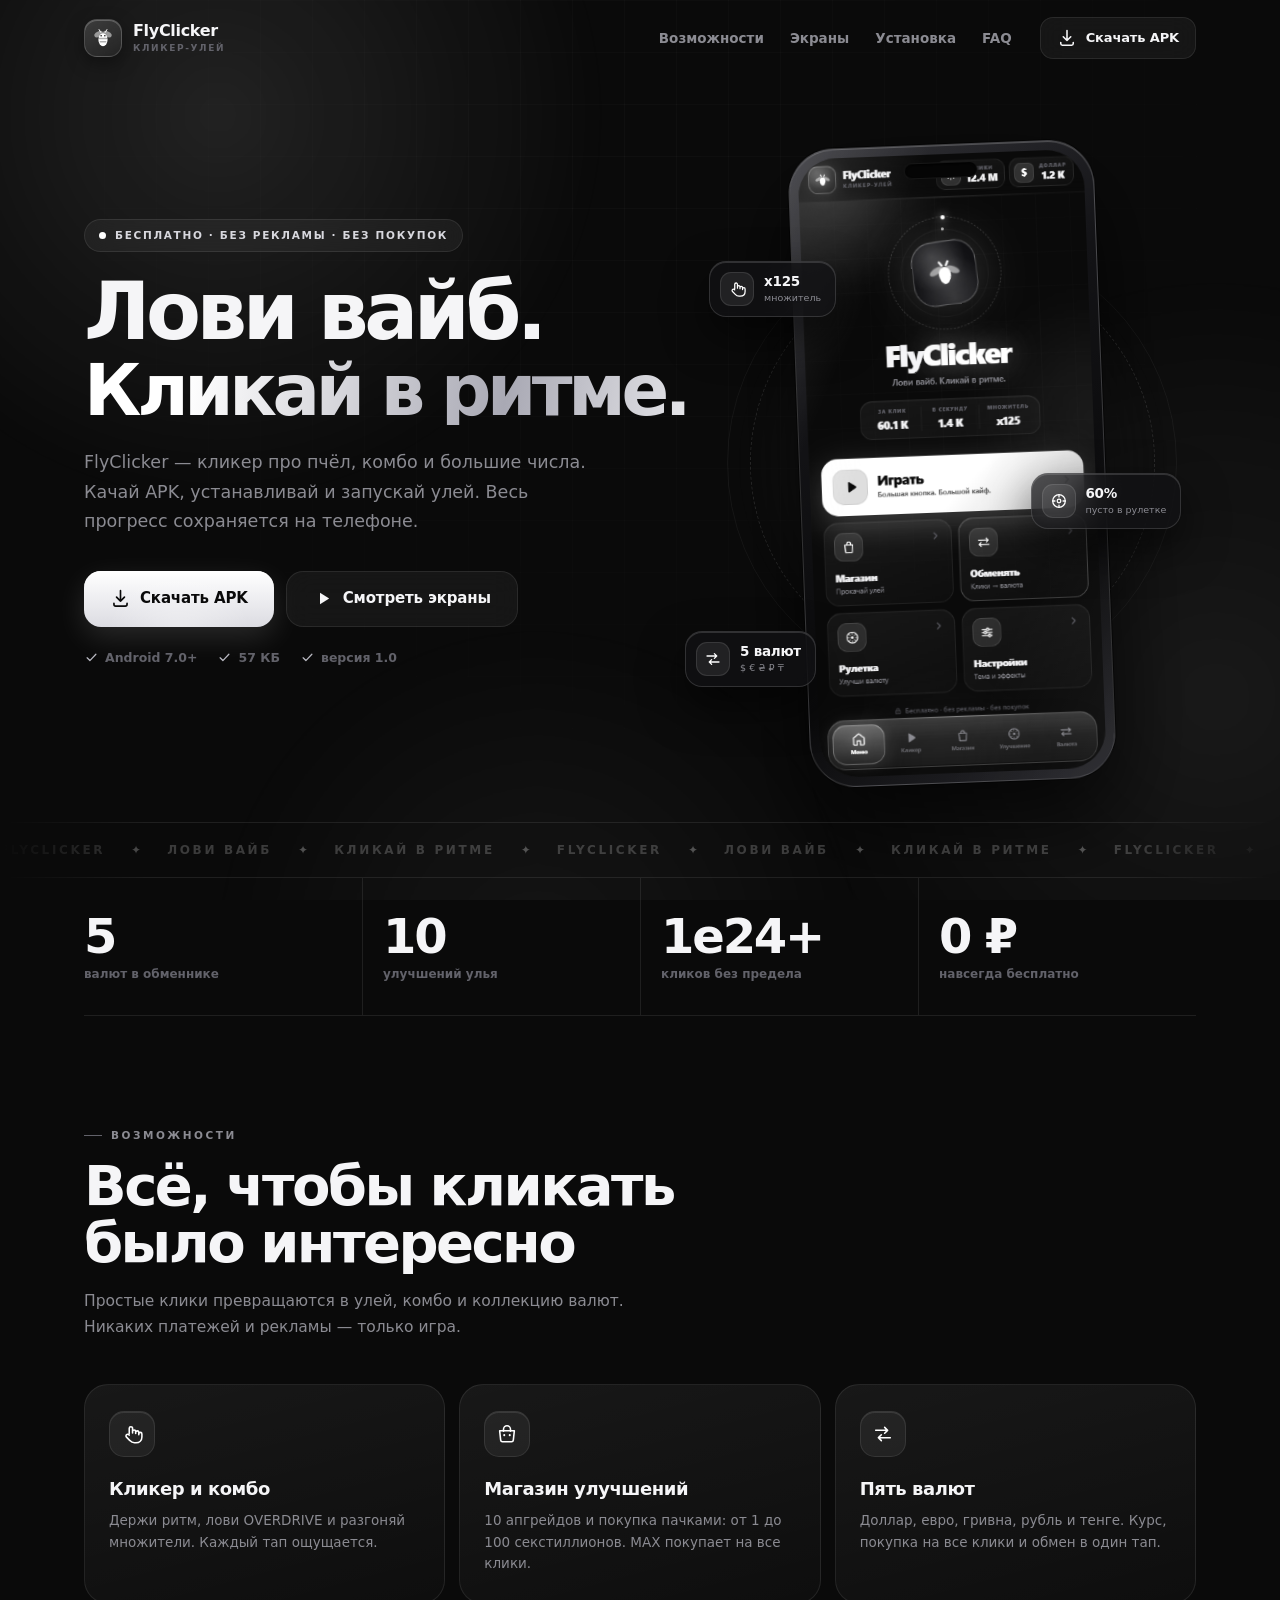
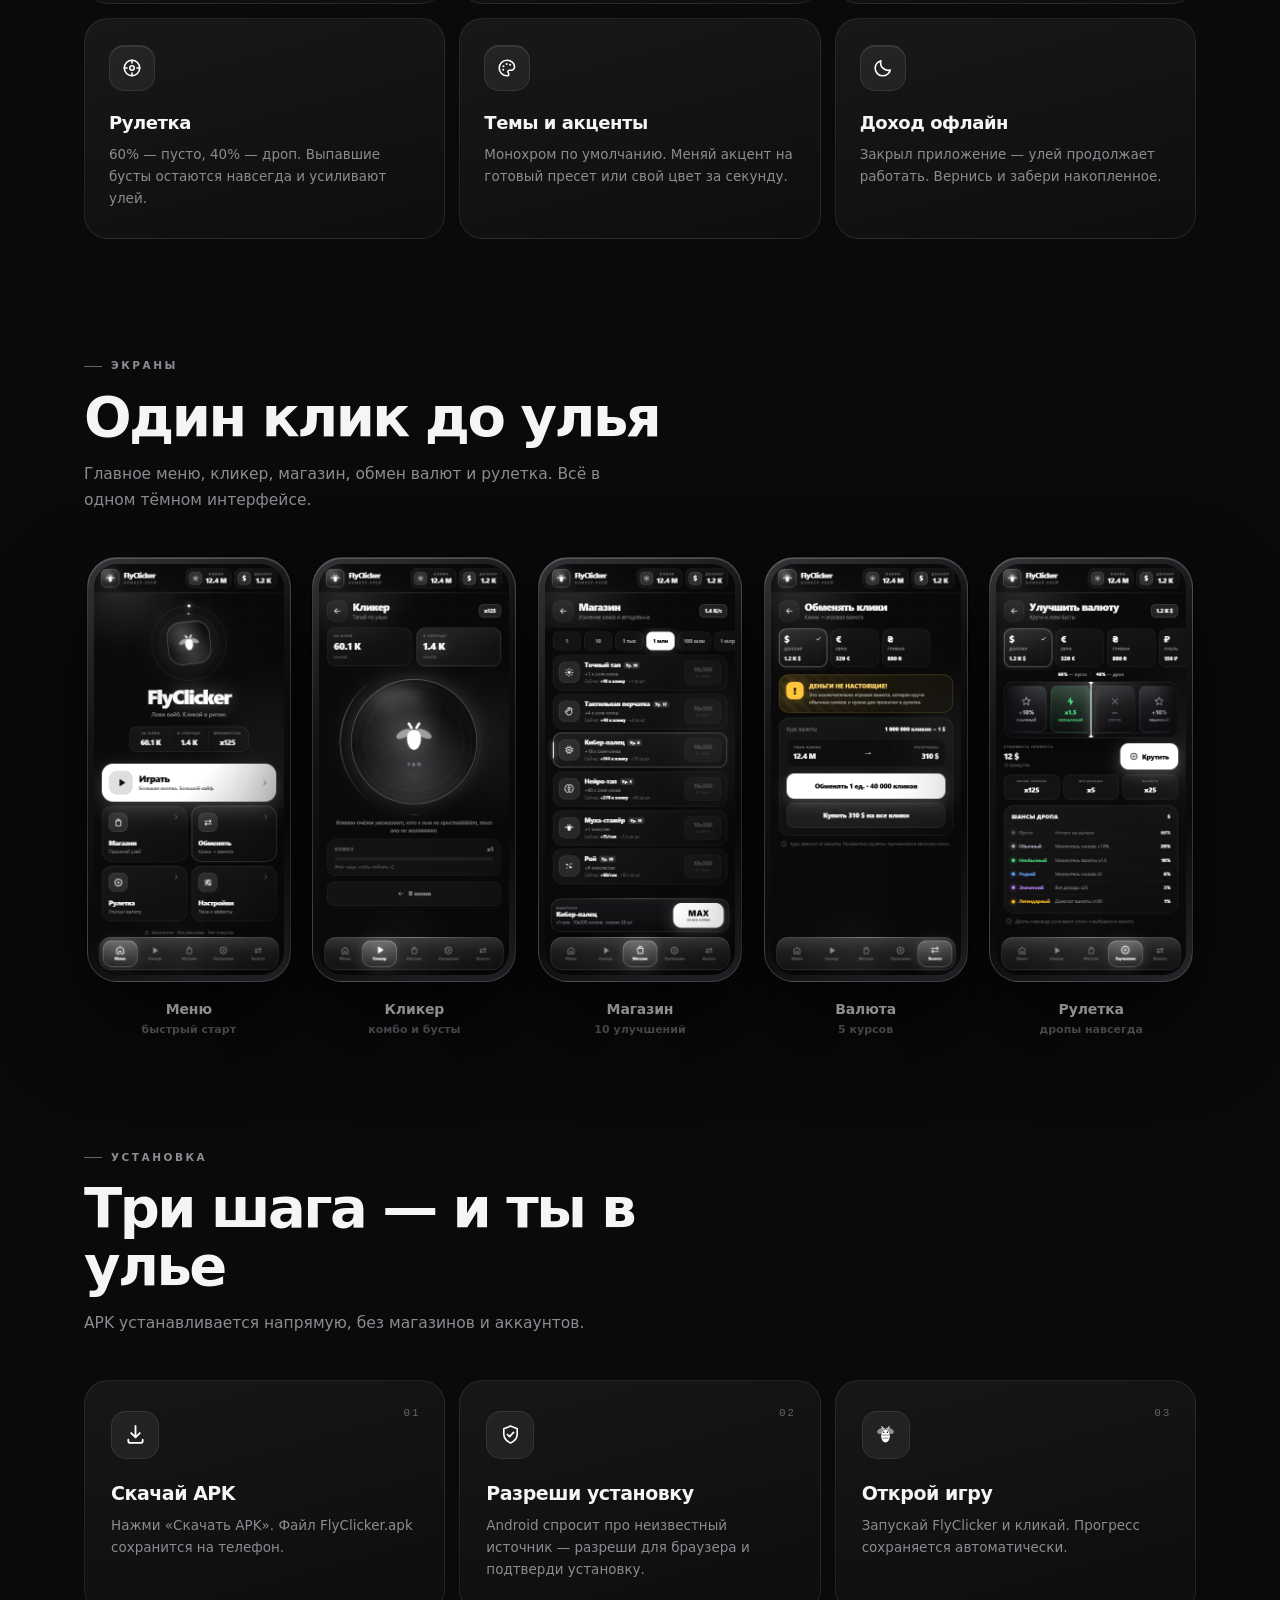
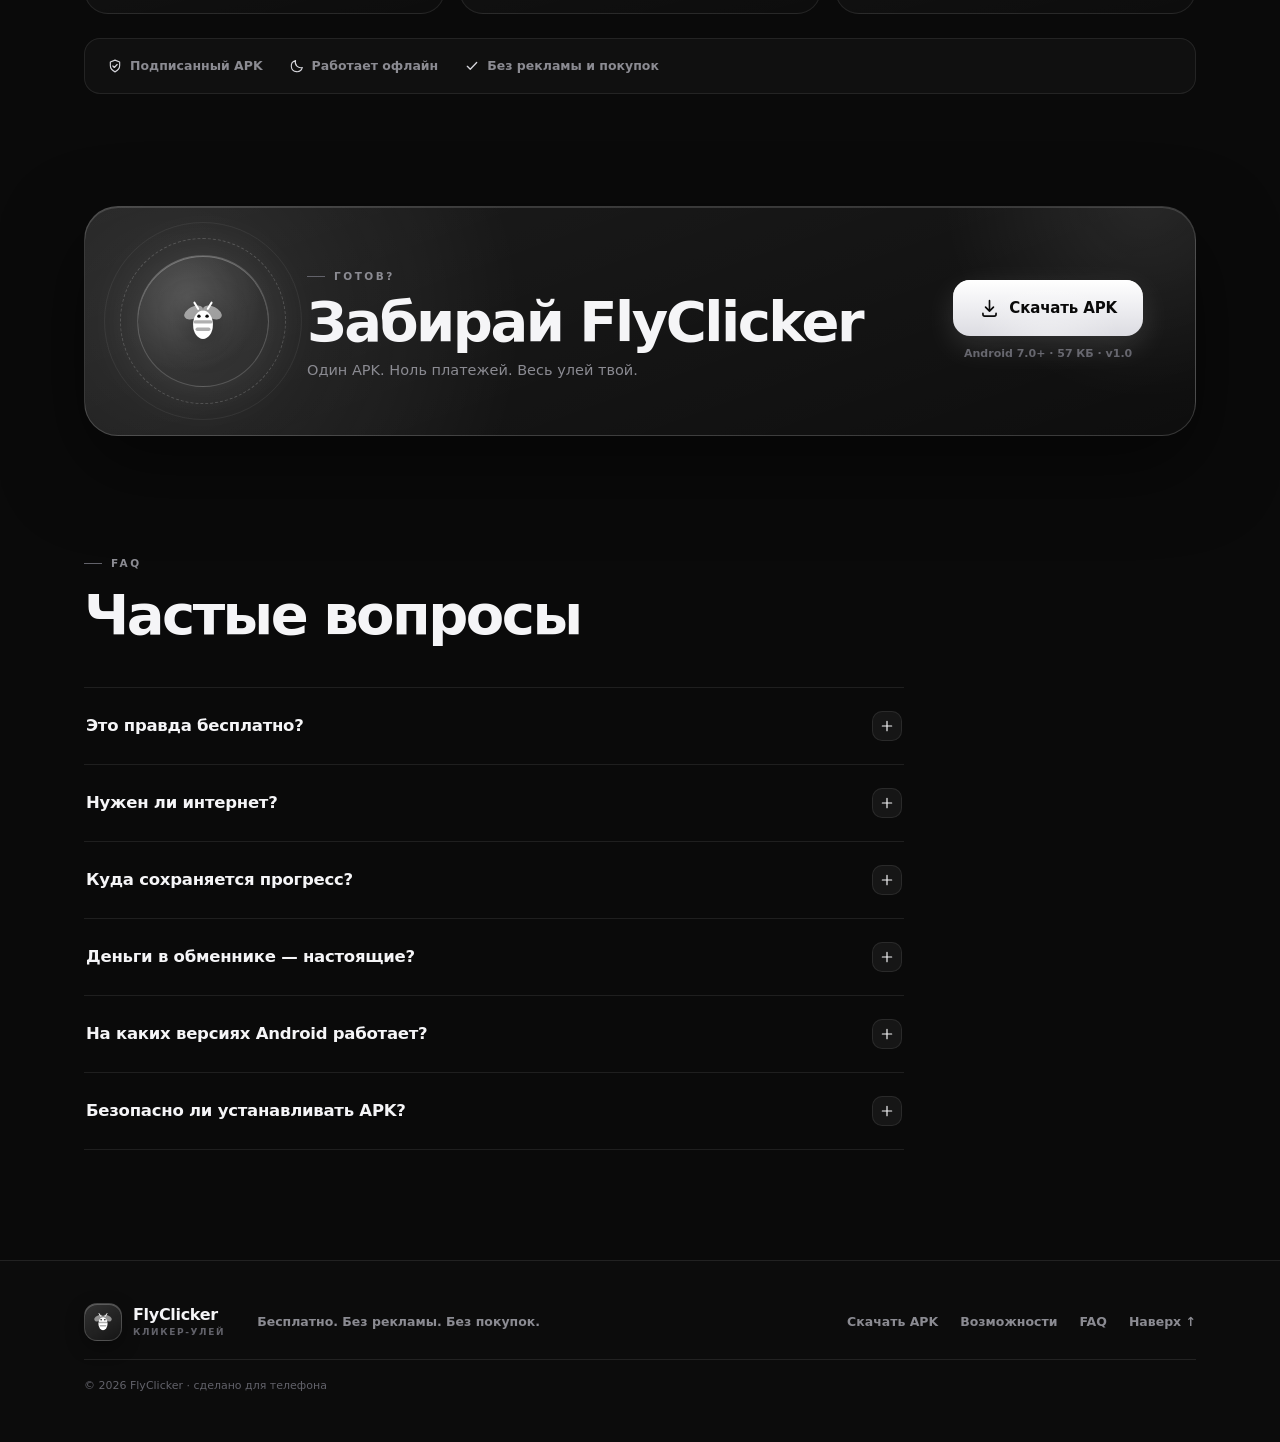
==== commit 374894eb: "Tighten FlyClicker feature copy" ====
--- a/flyclicker/index.html
+++ b/flyclicker/index.html
@@ -194,7 +194,7 @@
       <article class="feature reveal">
         <span class="feature-ico"><svg><use href="#i-tap"/></svg></span>
         <h3>Кликер и комбо</h3>
-        <p>Держи ритм, лови OVERDRIVE и множители до x125. Каждый тап ощущается.</p>
+        <p>Держи ритм, лови OVERDRIVE и разгоняй множители. Каждый тап ощущается.</p>
       </article>
       <article class="feature reveal">
         <span class="feature-ico"><svg><use href="#i-shop"/></svg></span>
